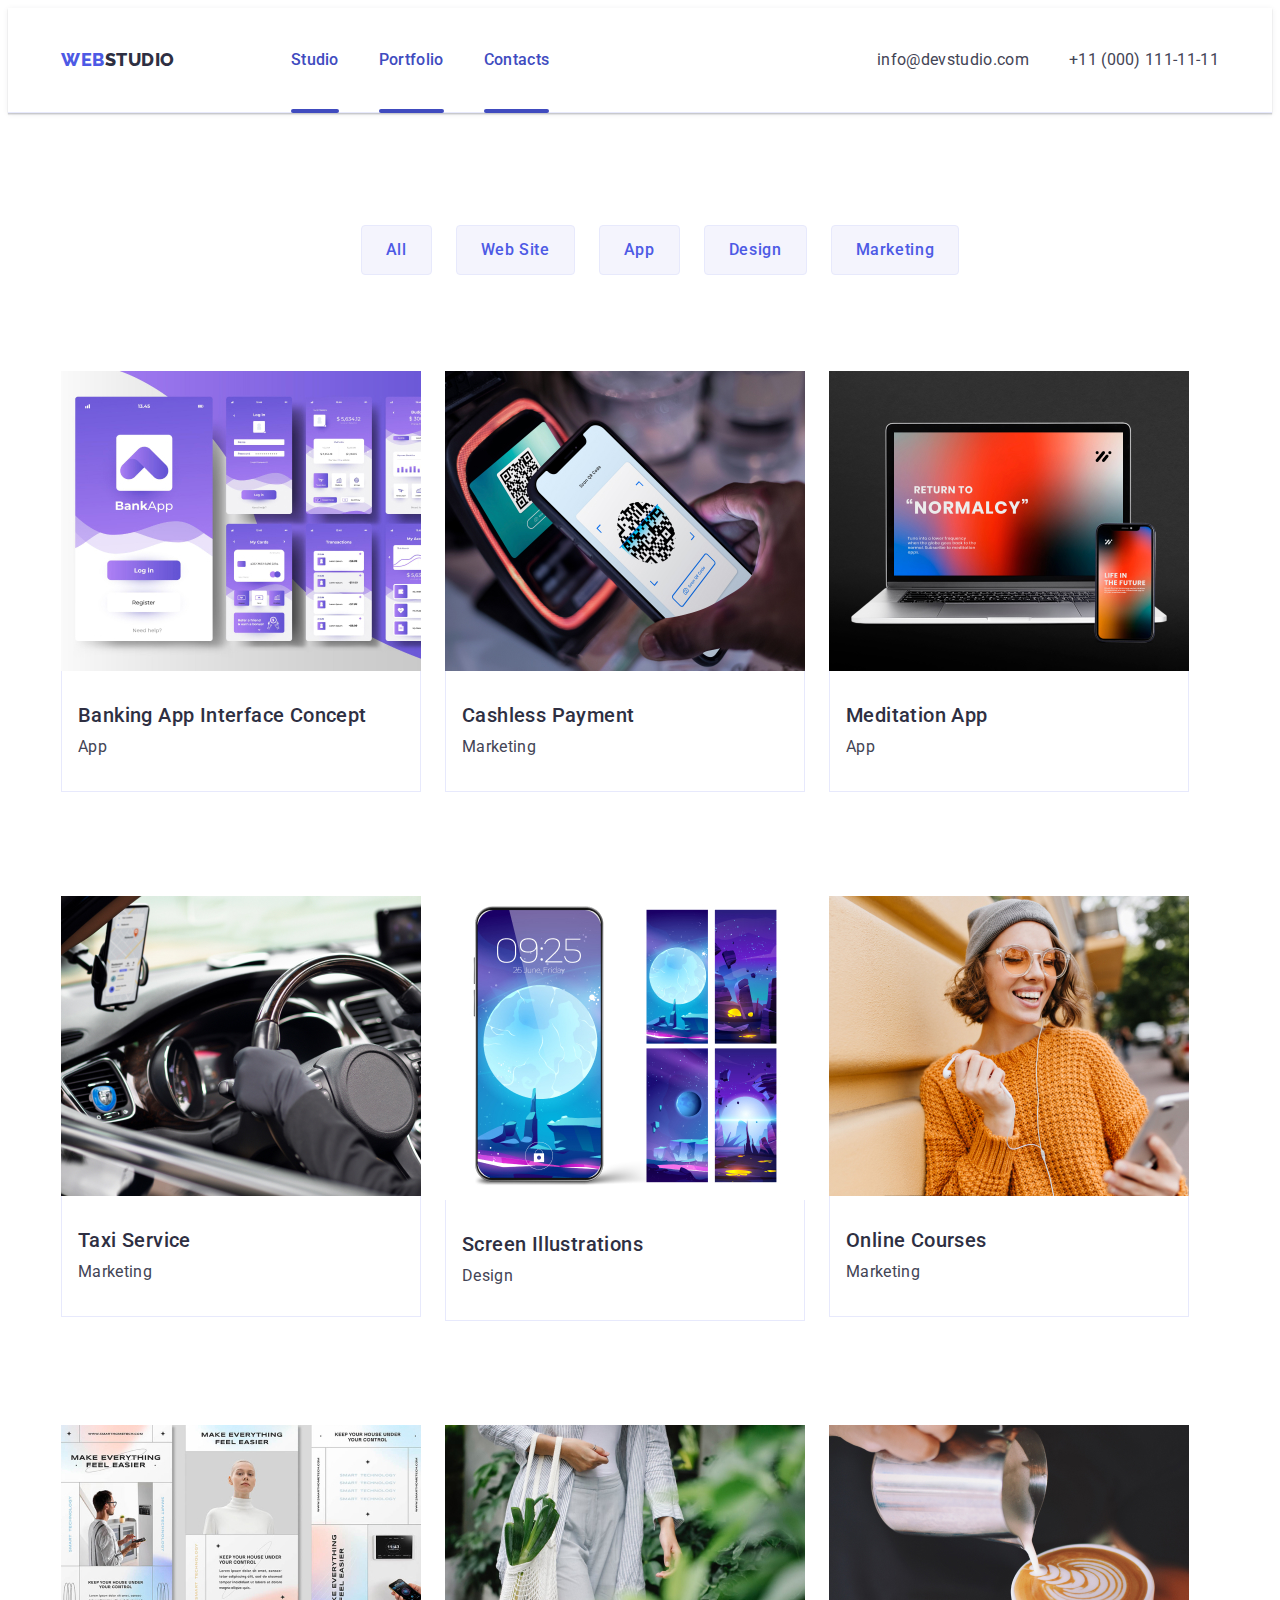
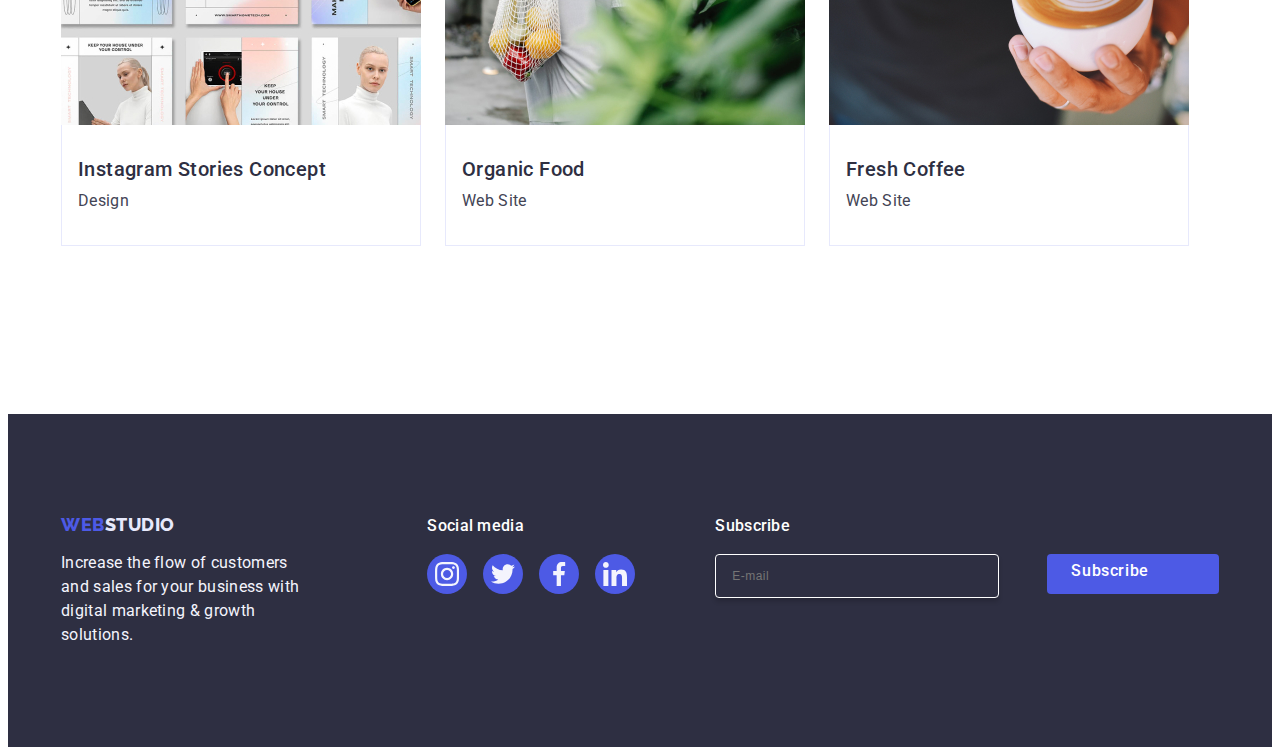
==== portfolio.html @ c3fa5569 "Initial commit" ====
<!DOCTYPE html>
<html lang="en">
  <head>
    <meta charset="UTF-8" />
    <meta name="viewport" content="width=device-width, initial-scale=1.0" />
    <link
      rel="stylesheet"
      href="https://cdnjs.cloudflare.com/ajax/libs/modern-normalize/2.0.0/modern-normalize.min.css"
      integrity="sha512-4xo8blKMVCiXpTaLzQSLSw3KFOVPWhm/TRtuPVc4WG6kUgjH6J03IBuG7JZPkcWMxJ5huwaBpOpnwYElP/m6wg=="
      crossorigin="anonymous"
      referrerpolicy="no-referrer"
    />
    <link rel="preconnect" href="https://fonts.googleapis.com" />
    <link rel="preconnect" href="https://fonts.gstatic.com" crossorigin />
    <link
      href="https://fonts.googleapis.com/css2?family=Raleway:wght@800&family=Roboto:wght@400;500;700;900&display=swap"
      rel="stylesheet"
    />
    <link rel="stylesheet" href="./css/style.css" />
    <title>Studio</title>
  </head>
  <body>
    <header class="header">
      <div class="container container-header">
        <nav class="logo-nav">
          <a href="./index.html" class="logo-link"
            >Web<span class="logo-part">Studio</span></a
          >
          <ul class="list">
            <li>
              <a
                class="header-buttons header-buttons-active"
                href="./index.html"
                >Studio</a
              >
            </li>
            <li>
              <a
                class="header-buttons header-buttons-active"
                href="./portfolio.html"
                >Portfolio</a
              >
            </li>
            <li>
              <a class="header-buttons header-buttons-active" href=""
                >Contacts</a
              >
            </li>
          </ul>
        </nav>
        <address class="contact">
          <ul class="list">
            <li>
              <a href="mailto:info@devstudio.com" class="contacts-address"
                >info@devstudio.com</a
              >
            </li>
            <li>
              <a href="tel:+110001111111" class="contacts-address"
                >+11 (000) 111-11-11</a
              >
            </li>
          </ul>
        </address>
      </div>
    </header>
    <!-- List of buttons -->
    <main>
      <!-- SECTION1 -->
      <section class="portfolio-container section">
        <div class="container header-container">
          <h1 class="visually-hidden">Buttons</h1>
          <ul class="list buttons-list-port">
            <li><button type="button" class="buttons">All</button></li>
            <li><button type="button" class="buttons">Web Site</button></li>
            <li><button type="button" class="buttons">App</button></li>
            <li><button type="button" class="buttons">Design</button></li>
            <li><button type="button" class="buttons">Marketing</button></li>
          </ul>
          <ul class="images-port">
            <li class="item-image-port">
              <a href="" class="link">
                <div class="container-img">
                  <img
                    src="./images/bankapp.jpg"
                    class="images"
                    alt="Bankapp"
                    width="360"
                  />
                  <p class="description-img">
                    14 Stylish and User-Friendly App Design Concepts · Task
                    Manager App · Calorie Tracker App · Exotic Fruit Ecommerce
                    App · Cloud Storage App
                  </p>
                </div>
                <div class="teamcard-details">
                  <h2 class="name-teamcard">Banking App Interface Concept</h2>
                  <p class="functions-paragraphs">App</p>
                </div>
              </a>
            </li>
            <li class="item-image-port">
              <a href="" class="link">
                <div class="container-img">
                  <img
                    src="./images/caslesspayment.jpg"
                    class="images"
                    alt="Bankapp"
                    width="360"
                  />
                  <p class="description-img">
                    14 Stylish and User-Friendly App Design Concepts · Task
                    Manager App · Calorie Tracker App · Exotic Fruit Ecommerce
                    App · Cloud Storage App
                  </p>
                </div>
                <div class="teamcard-details">
                  <h2 class="name-teamcard">Cashless Payment</h2>
                  <p class="functions-paragraphs">Marketing</p>
                </div>
              </a>
            </li>
            <li class="item-image-port">
              <a href="" class="link">
                <div class="container-img">
                  <img
                    src="./images/meditationapp.jpg"
                    class="images"
                    alt="Bankapp"
                    width="360"
                  />
                  <p class="description-img">
                    14 Stylish and User-Friendly App Design Concepts · Task
                    Manager App · Calorie Tracker App · Exotic Fruit Ecommerce
                    App · Cloud Storage App
                  </p>
                </div>
                <div class="teamcard-details">
                  <h2 class="name-teamcard">Meditation App</h2>
                  <p class="functions-paragraphs">App</p>
                </div>
              </a>
            </li>
            <li class="item-image-port">
              <a href="" class="link">
                <div class="container-img">
                  <img
                    src="./images/taxservice.jpg"
                    class="images"
                    alt="Bankapp"
                    width="360"
                  />
                  <p class="description-img">
                    14 Stylish and User-Friendly App Design Concepts · Task
                    Manager App · Calorie Tracker App · Exotic Fruit Ecommerce
                    App · Cloud Storage App
                  </p>
                </div>
                <div class="teamcard-details">
                  <h2 class="name-teamcard">Taxi Service</h2>
                  <p class="functions-paragraphs">Marketing</p>
                </div>
              </a>
            </li>
            <li class="item-image-port">
              <a href="" class="link">
                <div class="container-img">
                  <img
                    src="./images/screenilustrations.jpg"
                    alt="Bankapp"
                    width="360"
                  />
                  <p class="description-img">
                    14 Stylish and User-Friendly App Design Concepts · Task
                    Manager App · Calorie Tracker App · Exotic Fruit Ecommerce
                    App · Cloud Storage App
                  </p>
                </div>
                <div class="teamcard-details">
                  <h2 class="name-teamcard">Screen Illustrations</h2>
                  <p class="functions-paragraphs">Design</p>
                </div>
              </a>
            </li>
            <li class="item-image-port">
              <a href="" class="link">
                <div class="container-img">
                  <img
                    src="./images/onlinrcourses.jpg"
                    class="images"
                    alt="Bankapp"
                    width="360"
                  />
                  <p class="description-img">
                    14 Stylish and User-Friendly App Design Concepts · Task
                    Manager App · Calorie Tracker App · Exotic Fruit Ecommerce
                    App · Cloud Storage App
                  </p>
                </div>
                <div class="teamcard-details">
                  <h2 class="name-teamcard">Online Courses</h2>
                  <p class="functions-paragraphs">Marketing</p>
                </div>
              </a>
            </li>
            <li class="item-image-port">
              <a href="" class="link">
                <div class="container-img">
                  <img
                    src="./images/instagramconcept.jpg"
                    class="images"
                    alt="Bankapp"
                    width="360"
                  />
                  <p class="description-img">
                    14 Stylish and User-Friendly App Design Concepts · Task
                    Manager App · Calorie Tracker App · Exotic Fruit Ecommerce
                    App · Cloud Storage App
                  </p>
                </div>
                <div class="teamcard-details">
                  <h2 class="name-teamcard">Instagram Stories Concept</h2>
                  <p class="functions-paragraphs">Design</p>
                </div>
              </a>
            </li>
            <li class="item-image-port">
              <a href="" class="link">
                <div class="container-img">
                  <img
                    src="./images/organicfood.jpg"
                    class="images"
                    alt="Bankapp"
                    width="360"
                  />
                  <p class="description-img">
                    14 Stylish and User-Friendly App Design Concepts · Task
                    Manager App · Calorie Tracker App · Exotic Fruit Ecommerce
                    App · Cloud Storage App
                  </p>
                </div>
                <div class="teamcard-details">
                  <h2 class="name-teamcard">Organic Food</h2>
                  <p class="functions-paragraphs">Web Site</p>
                </div>
              </a>
            </li>
            <li class="item-image-port">
              <a href="" class="link">
                <div class="container-img">
                  <img
                    src="./images/freshcofee.jpg"
                    class="images"
                    alt="Bankapp"
                    width="360"
                  />
                  <p class="description-img">
                    14 Stylish and User-Friendly App Design Concepts · Task
                    Manager App · Calorie Tracker App · Exotic Fruit Ecommerce
                    App · Cloud Storage App
                  </p>
                </div>
                <div class="teamcard-details">
                  <h2 class="name-teamcard">Fresh Coffee</h2>
                  <p class="functions-paragraphs">Web Site</p>
                </div>
              </a>
            </li>
          </ul>
        </div>
      </section>
    </main>
    <footer class="footer-background">
      <div class="footer-container">
        <div class="partial-footer">
          <a class="logo-footer" href="./index.html"
            >Web<span class="logo-light">Studio</span></a
          >
          <p class="footer">
            Increase the flow of customers and sales for your business with
            digital marketing & growth solutions.
          </p>
        </div>
        <div class="social-media-footer">
          <p class="title-social-media">Social media</p>
          <ul class="icons-list-footer">
            <li class="icon-item">
              <a class="icons-link-footer" href="">
                <svg width="24" height="24" class="social-media-icons">
                  <use href="./images/icons.svg#icon-instagram"></use>
                </svg>
              </a>
            </li>
            <li class="icon-item">
              <a class="icons-link-footer" href="">
                <svg width="24" height="24" class="social-media-icons">
                  <use href="./images/icons.svg#icon-twitter"></use>
                </svg>
              </a>
            </li>
            <li class="icon-item">
              <a class="icons-link-footer" href="">
                <svg width="24" height="24" class="social-media-icons">
                  <use href="./images/icons.svg#icon-facebook"></use>
                </svg>
              </a>
            </li>
            <li class="icon-item">
              <a class="icons-link-footer" href="">
                <svg width="24" height="24" class="social-media-icons">
                  <use href="./images/icons.svg#icon-linkedin"></use>
                </svg>
              </a>
            </li>
          </ul>
        </div>
        <!-- FOOTER MINI FORM SUBSCRIBE -->
        <div class="form-footer-container">
          <p class="subscribe-elem">Subscribe</p>
          <form action="novalidate" class="form-footer">
            <label for="email_footer" class="form-elem"
              ><input
                class="form-footer-email"
                id="email_footer"
                name="email"
                type="email"
                placeholder="E-mail"
              />
            </label>
            <button class="subscribe-button" type="submit">
              Subscribe
              <svg width="24" height="24" class="footer-icon">
                <use href="./images/icons.svg#icon-Airplane"></use>
              </svg>
            </button>
          </form>
        </div>
      </div>
    </footer>
  </body>
</html>
---- css/style.css ----
:root {
  --brand-color: #2e2f42;
  --contacts-color: #434455;
  --footer-color: #f4f4fd;
  --buttons-color: #4d5ae5;
  --paragrah-font-family: "Raleway", sans-serif;
  --text-font-family: "Roboto", sans-serif;
  --background-color: #fff;
  --background-color-button: #f4f4fd;
  --modal-color: #fcfcfc;
  --border-color: #e7e9fc;
  --icons-color: #8e8f99;
  --ocean-color: #404bbf;
  --form-color: rgba(46, 47, 66, 0.4);
}

body {
  font-family: var(--text-font-family);
  font-family: var(--text-font-family);
  color: var(--contacts-color);
  background-color: var(--background-color);
}

h2 {
  margin: 0;
}

p {
  margin: 0;
}

ul {
  list-style: none;
}

.white {
  background-color: #fff;
}

.section {
  padding: 120px 0;
}
/* MODAL */
.modal {
  /* display: flex;
  justify-content: center; */
  /* padding-top: 80px;
  padding-left: 516px;
  padding-right: 516px; */
  width: 100%;
  height: 100%;
  transition: opacity 250ms cubic-bezier(0.4, 0, 0.2, 1),
    visibility 250ms cubic-bezier(0.4, 0, 0.2, 1);
  background-color: #2e2f4266;
  position: fixed;
  top: 0;
  left: 0;
}

.close-icon {
  transition: fill 250ms cubic-bezier(0.4, 0, 0.2, 1);
}

.is-hidden {
  visibility: hidden;
  opacity: 0;
  pointer-events: none;
}
.modal-background {
  padding: 72px 24px 24px 24px;
  width: 408px;
  position: absolute;
  top: 50%;
  left: 50%;
  transform: translate(-50%, -50%) scale(1);
  min-height: 584px;
  border-radius: 4px;
  transition: transform 250ms cubic-bezier(0.4, 0, 0.2, 1);
  background-color: var(--modal-color);
  box-shadow: 0px 2px 1px 0px rgba(0, 0, 0, 0.2),
    0px 1px 3px 0px rgba(0, 0, 0, 0.12), 0px 1px 1px 0px rgba(0, 0, 0, 0.14);
}

.modal-button {
  position: absolute;
  width: 24px;
  height: 24px;
  top: 24px;
  right: 24px;
  padding: 0;
  background-color: #e7e9fc;
  border: 1px solid rgba(0, 0, 0, 0.1);
  border-radius: 50%;
  display: flex;
  align-items: center;
  justify-content: center;
  cursor: pointer;
  transition: background-color 250ms cubic-bezier(0.4, 0, 0.2, 1),
    border 250ms cubic-bezier(0.4, 0, 0.2, 1);
}

.modal-button:hover {
  background-color: #404bbf;
  border: none;
  fill: #fff;
}
.modal-button:focus {
  background-color: #404bbf;
  border: none;
  fill: #fff;
}
/* HEADER */
.header {
  border-bottom: 1px solid #e7e9fc;
  box-shadow: 0px 2px 1px rgba(46, 47, 66, 0.08),
    0px 1px 1px rgba(46, 47, 66, 0.16), 0px 1px 6px rgba(46, 47, 66, 0.08);
}
.container {
  width: 1158px;
  margin: 0 auto;
  padding-left: 15px;
  padding-right: 15px;
}
.container-header {
  display: flex;
  justify-content: space-between;
  align-items: center;
}

.header-buttons-active::after {
  content: "";
  position: absolute;
  display: block;
  bottom: -1px;
  width: 100%;
  height: 4px;
  background-color: var(--ocean-color);
  top: 40px;
  border-radius: 2px;
  left: 0;
  margin-top: 45px;
}
.header-buttons {
  color: #404bbf;
  position: relative;
  font-size: 16px;
  line-height: 1.5;
  font-weight: 500;
  letter-spacing: 0.32px;
  display: inline-block;
  padding: 24px 0;
  text-decoration: none;
  transition: color 250ms cubic-bezier(0.4, 0, 0.2, 1);
}
/* LOGO HEADER */
.logo-nav {
  display: flex;
  align-items: center;
}
.logo-link {
  font-family: "Raleway", sans-serif;
  color: #4d5ae5;
  font-size: 18px;
  font-weight: 800;
  line-height: 1.17em;
  letter-spacing: 0.54px;
  text-transform: uppercase;
  margin-right: 76px;
  text-decoration: none;
}

.logo-part {
  color: #2e2f42;
  font-family: "Raleway", sans-serif;
  font-size: 18px;
  font-weight: 800;
  line-height: 1.17em;
  letter-spacing: 0.54px;
  text-transform: uppercase;
  display: inline-block;
}

.list {
  display: flex;
  gap: 40px;
}

/* CONTACTS header*/
.contact {
  transition: color 250ms cubic-bezier(0.4, 0, 0.2, 1);
  font-style: normal;
  color: #757575;
  font-size: 14px;
  font-weight: 500;
  letter-spacing: 0.02em;
}
.contacts-address {
  position: relative;
  transition: color 250ms cubic-bezier(0.4, 0, 0.2, 1);
  color: #434455;
  font-size: 16px;
  font-weight: 400;
  line-height: 1.5;
  letter-spacing: 0.32px;
  text-decoration: none;
  padding: 24px 0 24px;
  text-decoration: none;
  display: inline-block;
}

.images {
  display: block;
}
/* TITLE SECTION 1 */
.title-container {
  display: flex;
  flex-direction: column;
  align-items: center;
}
.title {
  color: #fff;
  text-align: center;
  font-family: Roboto, sans-serif;
  font-size: 56px;
  font-weight: 700;
  line-height: 1.07;
  letter-spacing: 1.12px;
  max-width: 496px;
}

.title-section {
  background-color: rgb(46, 47, 66);
  background-image: linear-gradient(
      rgba(46, 47, 66, 0.7),
      rgba(46, 47, 66, 0.7)
    ),
    url(../images/people-office.jpg);
  padding: 188px 0;
  max-width: 1440px;
  background-size: cover;
  background-position: center;
  background-repeat: no-repeat;
  margin: 0 auto;
}

.button-title {
  color: #fff;
  transition: background-color 250ms cubic-bezier(0.4, 0, 0.2, 1);
  cursor: pointer;
  background: var(--buttons-color);
  font-family: Roboto, sans-serif;
  font-weight: 500;
  font-size: 16px;
  line-height: 1.5;
  letter-spacing: 0.64px;
  border-radius: 4px;
  display: block;
  min-width: 169px;
  height: 56px;
  border: none;
}

.button-title:hover {
  background-color: #404bbf;
}
.button-title:focus {
  background-color: #404bbf;
}

/* SECTION 2 */
.features-container {
  padding: 120px 0 120px;
}

.chapters-list {
  display: flex;
  flex-direction: row;
  gap: 24px;
}

.subtitles {
  color: var(--brand-color);
  font-family: Roboto;
  font-size: 20px;
  font-weight: 500;
  line-height: 1.2;
  letter-spacing: 0.4px;
  margin-bottom: 8px;
}

.subtitle-item {
  width: 100%;
  min-width: 264px;
}
.subtitles-text {
  color: var(--contacts-color);
  font-family: Roboto;
  font-size: 16px;
  line-height: 1.5;
  letter-spacing: 0.32px;
}

.visually-hidden {
  position: absolute;
  width: 1px;
  height: 1px;
  margin: -1px;
  border: 0;
  padding: 0;
  white-space: nowrap;
  clip-path: inset(100%);
  clip: rect(0 0 0 0);
  overflow: hidden;
}

.icons-container {
  background-color: var(--background-color-button);
  width: 264px;
  height: 112px;
  flex-shrink: 0;
  border-radius: 4px;
  display: flex;
  margin-bottom: 8px;
}

.icons-dimensions {
  width: 64px;
  height: 64px;
  margin-top: 24px;
  margin-left: 100px;
}
.social-media-icons {
  fill: var(--background-color-button);
}

.icons-list {
  padding: 0;
  display: flex;
  gap: 24px;
  list-style: none;
  justify-content: center;
  margin-top: 8px;
  transition: color 250ms cubic-bezier(0.4, 0, 0.2, 1);
}

.icons-list-footer {
  display: flex;
  gap: 16px;
  list-style: none;
  justify-content: center;
  padding: 0;
  margin: 0;
}

.icons-link-footer {
  width: 100%;
  height: 100%;
  background-color: var(--buttons-color);
  border-radius: 50%;
  display: flex;
  align-items: center;
  justify-content: center;
  transition: background-color 250ms cubic-bezier(0.4, 0, 0.2, 1);
}

.icons-link-footer:hover,
.icons-link-footer:focus {
  background-color: #31d0aa;
}
.icons-link {
  width: 40px;
  height: 40px;
  background-color: var(--buttons-color);
  border-radius: 50%;
  display: flex;
  align-items: center;
  justify-content: center;
  transition: background-color 250ms cubic-bezier(0.4, 0, 0.2, 1);
}

.icons-link:hover,
.icons-link:focus {
  background-color: #404bbf;
}

.icon-item {
  width: 40px;
  height: 40px;
}
/* SECTION 3 */
.images-container {
  padding-bottom: 120px;
}

.images-position {
  display: flex;
  gap: 24px;
}

.images-item {
  flex-basis: calc((100% - 48px) / 3);
}

.chapters-title {
  color: var(--brand-color);
  font-size: 36px;
  font-weight: 700px;
  line-height: 1.11;
  letter-spacing: 0.72px;
  text-align: center;
  text-transform: capitalize;
  margin-bottom: 72px;
}

/* SECTION 4 */
.chapters-color {
  box-shadow: 0px 1px 6px rgba(46, 47, 66, 0.08),
    0px 1px 1px rgba(46, 47, 66, 0.16), 0px 2px 1px rgba(46, 47, 66, 0.08);
  background-color: #f4f4fd;
  padding: 120px 0;
}

.jobs-position {
  display: flex;
  gap: 24px;
}
.persons {
  padding: 32px 0;
  background-color: #ffffff;
  text-align: center;
}

.job-item {
  width: 100%;
  max-width: 264px;
  flex-basis: calc((100% - 3 * 24px) / 4);
  box-shadow: 0px 1px 6px rgba(46, 47, 66, 0.08),
    0px 1px 1px rgba(46, 47, 66, 0.16), 0px 2px 1px rgba(46, 47, 66, 0.08);
  border-radius: 0px 0px 4px 4px;
}
.name-teamcard {
  color: var(--brand-color);
  font-size: 20px;
  font-weight: 500;
  line-height: 1.2;
  letter-spacing: 0.4px;
  margin-bottom: 8px;
}

.positions-teamcard {
  color: var(--contacts-color);
  font-size: 16px;
  line-height: 1.5;
  letter-spacing: 0.32px;
}

/* SECTION 5 */

.customers-container {
  padding: 120px 0px;
  display: flex;
  justify-content: center;
  align-items: center;
  height: 100%;
}

.align {
  display: flex;
  flex-direction: column;
  align-items: center;
}
.customers-title {
  margin-bottom: 72px;
  color: var(--brand-color);
  font-family: Roboto;
  font-size: 36px;
  font-weight: 700;
  line-height: 1.11;
  letter-spacing: 0.72px;
  text-transform: capitalize;
  align-items: center;
}

.item-icons {
  max-width: 100%;
  width: 220px;
  height: 88px;
}
.customers-icons {
  fill: currentColor;
  width: 104px;
  height: 56px;
}

.customer-icons-list {
  display: flex;
  gap: 24px;
  padding: 0;
}

.icons-link-customers {
  height: 100%;
  width: 100%;
  border: 1px solid #8e8f99;
  border-radius: 4px;
  display: flex;
  align-items: center;
  justify-content: center;
  color: var(--icons-color);
  transition: border-color 250ms cubic-bezier(0.4, 0, 0.2, 1),
    color 250ms cubic-bezier(0.4, 0, 0.2, 1);
}

.icons-link-customers:hover,
.icons-link-customers:focus {
  border-color: #404bbf;
  color: #404bbf;
}

/* FOOTER */
.footer {
  color: var(--footer-color);
  font-size: 16px;
  letter-spacing: 0.32px;
  font-weight: 400;
  line-height: 1.5em;
  max-width: 264px;
}

.footer-container {
  width: 1158px;
  margin: 0 auto;
  padding-left: 15px;
  padding-right: 15px;
  display: flex;
  align-items: baseline;
}
.footer-background {
  background-color: #2e2f42;
  padding: 100px 0;
}

.logo-footer {
  margin-bottom: 16px;
  color: var(--buttons-color);
  font-family: "Raleway", sans-serif;
  font-size: 18px;
  font-weight: 800;
  line-height: 1.17;
  letter-spacing: 0.54px;
  text-transform: uppercase;
  text-decoration: none;
  display: inline-block;
}
.partial-footer {
  margin-right: 120px;
}
.title-social-media {
  margin-bottom: 16px;
  color: var(--background-color);
  font-family: Roboto;
  font-size: 16px;
  font-weight: 500;
  line-height: 1.5;
  letter-spacing: 0.32px;
}

.social-media-footer {
  display: flex;
  flex-direction: column;
  flex-wrap: wrap;
}
/* FOOTER FORM */
.subscribe-elem {
  font-family: "Roboto", sans-serif;
  color: var(--background-color);
  font-size: 16px;
  font-weight: 500;
  line-height: 1.5;
  letter-spacing: 0.32px;
  margin-bottom: 16px;
}

.subscribe-button {
  font-family: "Roboto", sans-serif;
  display: flex;
  justify-content: center;
  align-items: center;
  border-radius: 4px;
  background: var(--buttons-color);
  min-width: 165px;
  height: 40px;
  color: var(--background-color);
  padding-left: 24px;
  padding-bottom: 8px;
  font-size: 16px;
  font-weight: 500;
  line-height: 1.5;
  letter-spacing: 0.64px;
  cursor: pointer;
  border: none;
}

.footer-icon {
  padding: 8px 24px 8px 16px;
}

.form-footer-container {
  margin-left: 80px;
}
.form-footer {
  display: flex;
  gap: 24px;
}

.form-footer-email {
  background: var(--brand-color);
  background-color: transparent;
  height: 40px;
  width: 264px;
  border-radius: 4px;
  border: 1px solid #fff;
  box-shadow: 0px 4px 4px 0px rgba(0, 0, 0, 0.15);
  margin-right: 24px;
  font-size: 12px;
  line-height: 1.5;
  letter-spacing: 0.04em;
  padding-left: 16px;
  color: #ffffff;
}
/* FORM MODAL */
.form-container {
  margin-bottom: 8px;
}

.form-place {
  display: flex;
  flex-direction: column;
  width: 100%;
  height: 40px;
  border-radius: 4px;
  border: 1px solid rgba(46, 47, 66, 0.4);
  background-color: transparent;
  margin-bottom: 8px;
  margin-top: 4px;
  padding-left: 38px;
  outline: transparent;
  transition: border-color 250ms cubic-bezier(0.4, 0, 0.2, 1);
}

.form-place:hover,
.form-place:focus {
  border-radius: 4px;
  border-color: #4d5ae5;
  border: 1px solid var(--buttons-color);
  transition: 250ms cubic-bezier(0.4, 0, 0.2, 1);
  fill: #4d5ae5;
}

.form-place-comment {
  transition: border-color 250ms cubic-bezier(0.4, 0, 0.2, 1);
  width: 100%;
  height: 120px;
  resize: none;
  font-size: 12px;
  line-height: 1.17;
  letter-spacing: 0.04em;
  color: rgba(46, 47, 66, 0.4);
  border: 1px solid rgba(46, 47, 66, 0.4);
  border-radius: 4px;
  background-color: transparent;
  padding: 8px 16px;
  outline: transparent;
}

.form-place-comment:focus {
  border-color: #4d5ae5;
}

.form-element {
  color: var(--icons-color);
  font-family: Roboto;
  font-size: 12px;
  font-weight: 400;
  line-height: 1.17;
  letter-spacing: 0.48px;
  margin-bottom: 8px;
  letter-spacing: 0.04em;
  display: block;
  margin-bottom: 4px;
}

.policy-container {
  margin-bottom: 24px;
}

.icons-input {
  position: relative;
}

.icons-form {
  position: absolute;
  left: 16px;
  top: 50%;
  transform: translateY(-50%);
  transition: fill 250ms cubic-bezier(0.4, 0, 0.2, 1);
}

.icons-form:focus {
  fill: #4d5ae5;
}
.form-place:focus + .icons-form {
  fill: #4d5ae5;
}
.form-title {
  color: var(--brand-color);
  text-align: center;
  font-family: Roboto;
  font-size: 16px;
  font-weight: 500;
  line-height: 1.5;
  letter-spacing: 0.32px;
  margin-bottom: 16px;
}

.comment-form {
  margin-bottom: 16px;
}
.privacy-policy-elem {
  color: var(--icons-color);
  display: block;
  font-family: Roboto;
  font-size: 12px;
  font-weight: 400;
  line-height: 1.17;
  letter-spacing: 0.48px;
  margin-top: 16px;
  margin-bottom: 24px;
}
.privacy-policy {
  display: inline-flex;
  justify-content: center;
  align-items: center;
  fill: transparent;
  font-size: 12px;
  font-weight: 400;
  line-height: 16px;
  border: 1px solid rgba(46, 47, 66, 0.4);
  height: 16px;
  width: 16px;
  border-radius: 2px;
  letter-spacing: 0.48px;
  text-decoration-line: underline;
  transition: background-color 250ms cubic-bezier(0.4, 0, 0.2, 1),
    border 250ms cubic-bezier(0.4, 0, 0.2, 1),
    fill 250ms cubic-bezier(0.4, 0, 0.2, 1);
}

.privacy-policy-link {
  color: #4d5ae5;
}

input:checked + .privacy-policy-elem span:first-child {
  background-color: #404bbf;
  border: none;
  fill: #f4f4fd;
}

.checked-icon {
  border: none;
  fill: #f4f4fd;
}

.form-button {
  font-family: "Roboto", sans-serif;
  color: var(--background-color);
  background: var(--buttons-color);
  display: block;
  border-radius: 4px;
  box-shadow: 0px 4px 4px 0px rgba(0, 0, 0, 0.15);
  text-align: center;
  font-size: 16px;
  font-weight: 500;
  line-height: 1.5;
  letter-spacing: 0.64px;
  min-width: 169px;
  height: 56px;
  margin-right: 120px;
  margin-left: 119px;
  margin-bottom: 24px;
  cursor: pointer;
  border: none;
  transition: background-color 250ms cubic-bezier(0.4, 0, 0.2, 1);
}
/* PORTOFOLIO */
.portfolio-container {
  padding: 96px 0 120px 0;
}
/* Buttons first row */
.buttons-list-port {
  display: flex;
  flex-direction: row;
  justify-content: center;
  gap: 24px;
  margin-bottom: 72px;
}

.buttons {
  transition: color 250ms cubic-bezier(0.4, 0, 0.2, 1),
    background-color 250ms cubic-bezier(0.4, 0, 0.2, 1),
    border-color 250ms cubic-bezier(0.4, 0, 0.2, 1),
    box-shadow 250ms cubic-bezier(0.4, 0, 0.2, 1);
  color: var(--buttons-color);
  background-color: #f4f4fd;
  font-family: "Roboto", sans-serif;
  font-weight: 500;
  font-size: 16px;
  line-height: 1.5;
  letter-spacing: 0.64px;
  cursor: pointer;
  padding: 12px 24px 12px;
  border: 1px solid #e7e9fc;
  border-radius: 4px;
}

.buttons:hover,
.buttons:focus {
  color: #ffffffff;
  background-color: #404bbf;
  border: 1px solid transparent;
  box-shadow: 0px 3px 1px rgba(0, 0, 0, 0.1), 0px 2px 1px rgba(0, 0, 0, 0.08),
    0px 2px 2px rgba(0, 0, 0, 0.12);
}

/* IMAGES SECTION 1 */

.container-img {
  position: relative;
  overflow: hidden;
}

.container-img p {
  position: absolute;
  inset: 0;
  top: 0;
  font-size: 16px;
  line-height: 1.5;
  letter-spacing: 0.02em;
  color: var(--background-color-button);
  padding: 40px 32px;
  background-color: #4d5ae5;
  height: 100%;
  width: 100%;
  transform: translateY(100%);
  transition: transform 250ms cubic-bezier(0.4, 0, 0.2, 1);
}

.link {
  transition: box-shadow 250ms cubic-bezier(0.4, 0, 0.2, 1);
  padding: 24px 0 24px;
  text-decoration: none;
  display: block;
}
.link:hover {
  box-shadow: 0px 1px 6px rgba(46, 47, 66, 0.08),
    0px 1px 1px rgba(46, 47, 66, 0.16), 0px 2px 1px rgba(46, 47, 66, 0.08);
}
.link:focus {
  box-shadow: 0px 1px 6px rgba(46, 47, 66, 0.08),
    0px 1px 1px rgba(46, 47, 66, 0.16), 0px 2px 1px rgba(46, 47, 66, 0.08);
}

.link:hover p,
.link:focus p {
  transform: translateY(0%);
}

.images-port {
  display: flex;
  flex-wrap: wrap;
  column-gap: 24px;
  row-gap: 48px;
  padding: 0;
  position: relative;
}

.item-image-port {
  flex-basis: calc(100% - 48px) / 3;
  text-decoration: none;
}

.teamcard-details {
  padding: 32px 16px;
  border: 1px solid #e7e9fc;
  border-top: none;
  margin-bottom: 8px;
}

.functions-paragraphs {
  color: var(--contacts-color);
  font-family: Roboto, sans-serif;
  font-size: 16px;
  font-weight: 400;
  line-height: 1.5;
  letter-spacing: 0.32px;
}

.logo-light {
  color: var(--border-color);
  font-family: "Raleway", sans-serif;
  font-size: 18px;
  font-weight: 800;
  line-height: 1.17em;
  letter-spacing: 0.54px;
  text-transform: uppercase;
}
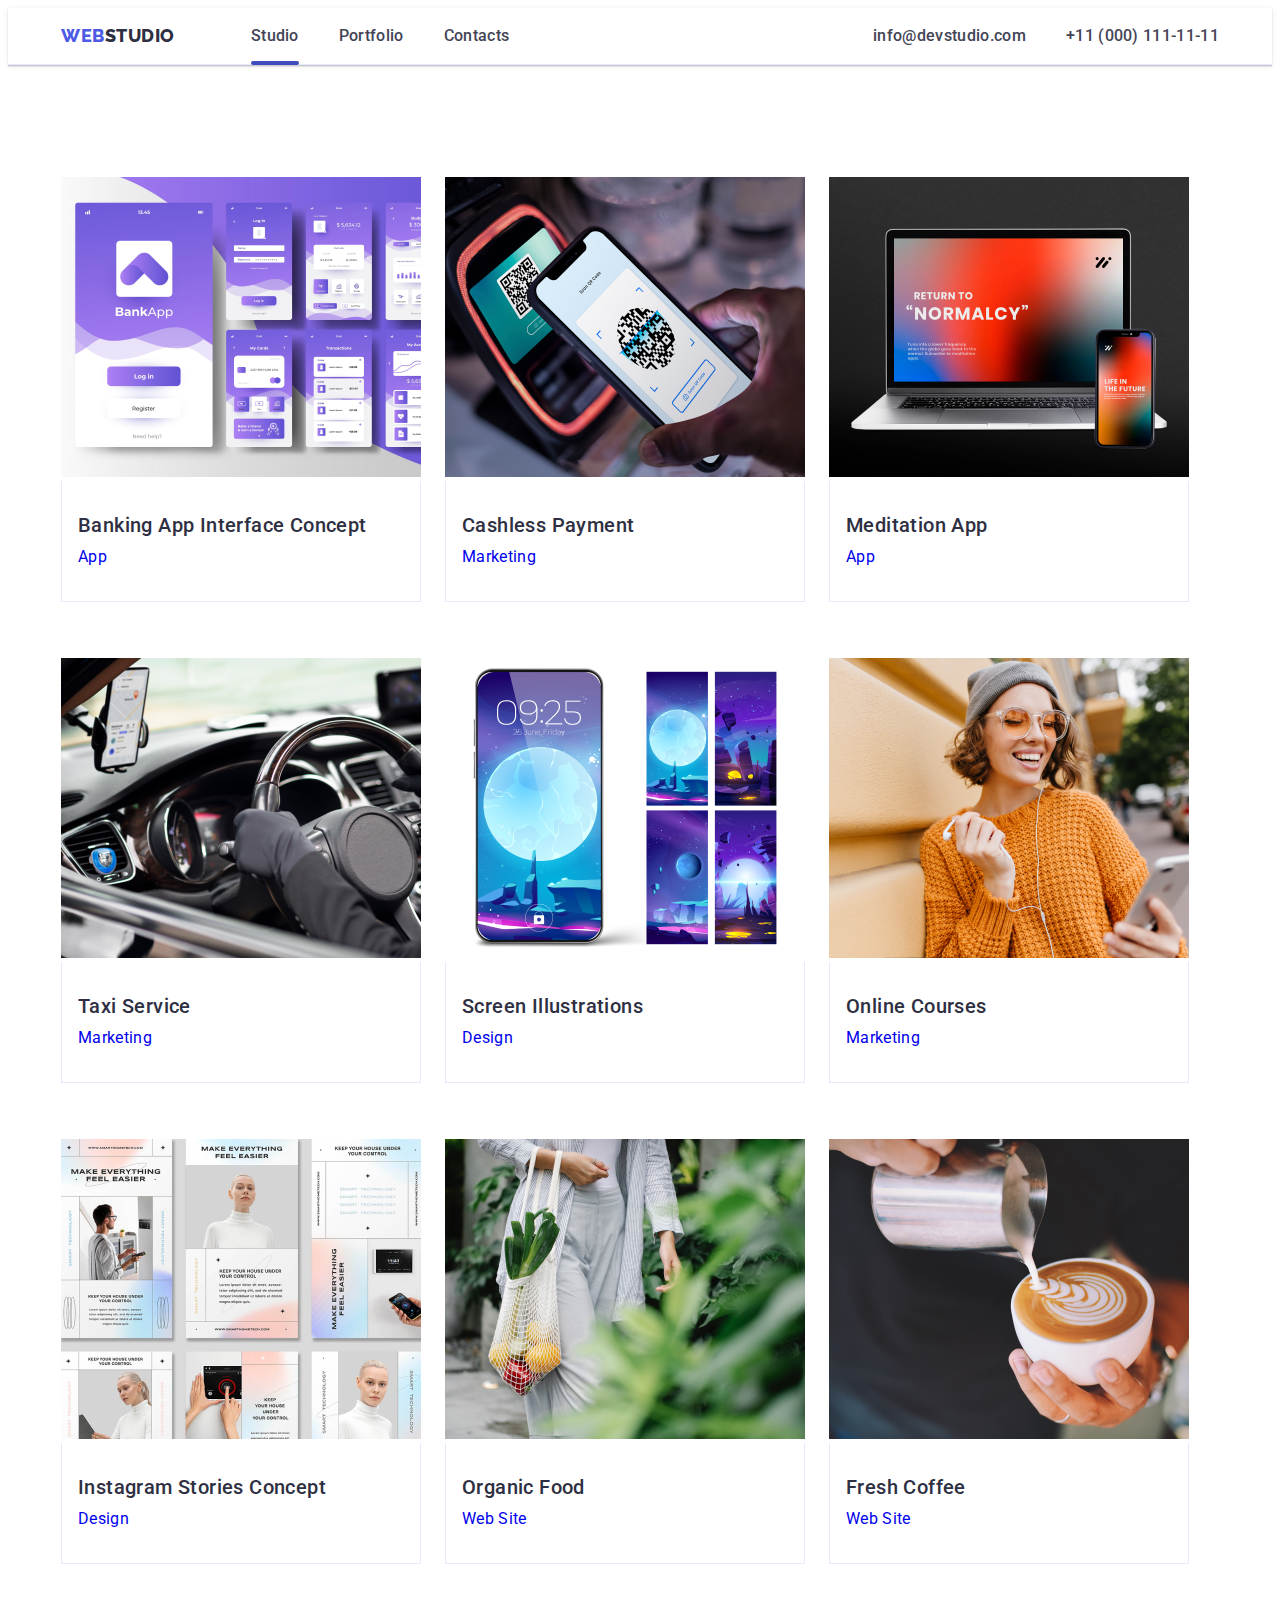
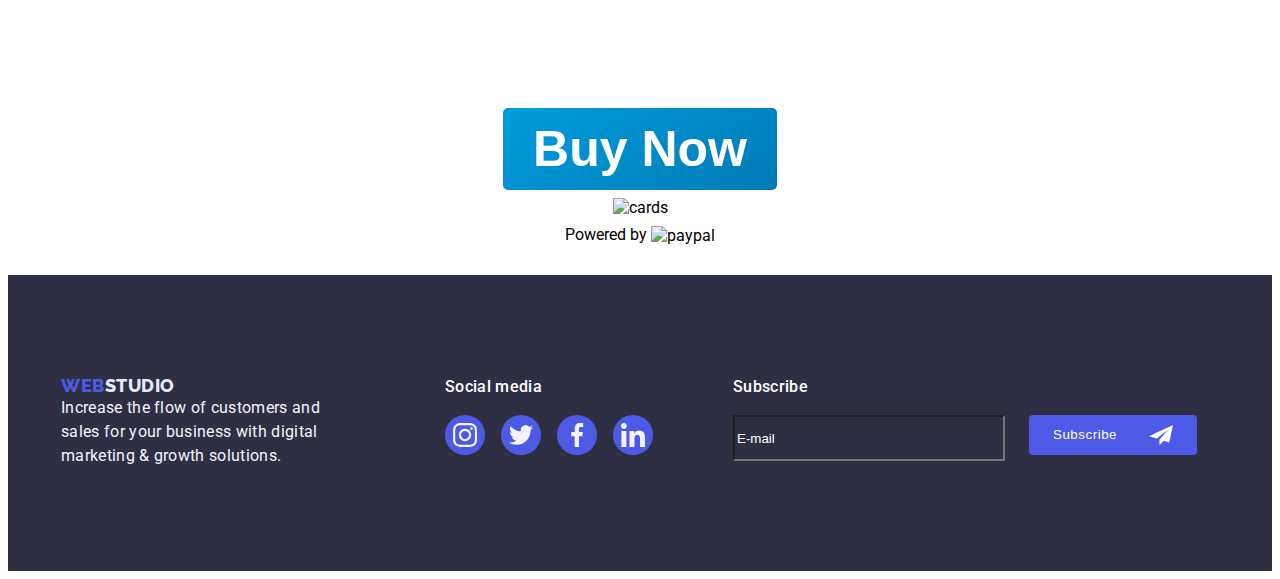
==== commit 78936329: "s" ====
--- a/portfolio.html
+++ b/portfolio.html
@@ -17,51 +17,72 @@
       rel="stylesheet"
     />
     <link rel="stylesheet" href="./css/style.css" />
+    <link rel="stylesheet" href="./css/media-querry.css"/>
     <title>Studio</title>
   </head>
   <body>
     <header class="header">
-      <div class="container container-header">
+      <div class="container-header container">
         <nav class="logo-nav">
-          <a href="./index.html" class="logo-link"
-            >Web<span class="logo-part">Studio</span></a
+          <a href="./index.html" class="logo-footer link">
+            Web<span class="logo-second-word">Studio</span></a
           >
-          <ul class="list">
+          <ul class="list list-header">
             <li>
               <a
-                class="header-buttons header-buttons-active"
                 href="./index.html"
+                class="header-buttons link header-buttons-active"
                 >Studio</a
               >
             </li>
             <li>
-              <a
-                class="header-buttons header-buttons-active"
-                href="./portfolio.html"
+              <a href="./portfolio.html" class="header-buttons link"
                 >Portfolio</a
               >
             </li>
-            <li>
-              <a class="header-buttons header-buttons-active" href=""
-                >Contacts</a
-              >
-            </li>
+            <li><a href="" class="header-buttons link">Contacts</a></li>
           </ul>
         </nav>
-        <address class="contact">
-          <ul class="list">
+        <address class="address">
+          <ul class="address-list">
             <li>
-              <a href="mailto:info@devstudio.com" class="contacts-address"
+              <a href="mailto:info@devstudio.com" class="contacts-address link"
                 >info@devstudio.com</a
               >
             </li>
             <li>
-              <a href="tel:+110001111111" class="contacts-address"
+              <a href="tel:+110001111111" class="contacts-address link"
                 >+11 (000) 111-11-11</a
               >
             </li>
           </ul>
         </address>
+        <!-- button -->
+        <div class="ham-menu-div">
+          <svg
+            class="ham-menu-svg js-open-menu"
+            xmlns="http://www.w3.org/2000/svg"
+            width="32"
+            height="22"
+            viewBox="0 0 32 22"
+            fill="none"
+          >
+            <g clip-path="url(#clip0_297053_2156)">
+              <path
+                d="M1.34766 20.0431H30.8861M1.34766 10.7354H30.8861M1.34766 1.42773H30.8861"
+                stroke="#2E2F42"
+                stroke-width="3"
+                stroke-linecap="round"
+                stroke-linejoin="round"
+              />
+            </g>
+            <defs>
+              <clipPath id="clip0_297053_2156">
+                <rect width="32" height="22" fill="white" />
+              </clipPath>
+            </defs>
+          </svg>
+        </button>
       </div>
     </header>
     <!-- List of buttons -->
@@ -69,17 +90,10 @@
       <!-- SECTION1 -->
       <section class="portfolio-container section">
         <div class="container header-container">
-          <h1 class="visually-hidden">Buttons</h1>
-          <ul class="list buttons-list-port">
-            <li><button type="button" class="buttons">All</button></li>
-            <li><button type="button" class="buttons">Web Site</button></li>
-            <li><button type="button" class="buttons">App</button></li>
-            <li><button type="button" class="buttons">Design</button></li>
-            <li><button type="button" class="buttons">Marketing</button></li>
-          </ul>
+          
           <ul class="images-port">
             <li class="item-image-port">
-              <a href="" class="link">
+              <a href="" class="link-port">
                 <div class="container-img">
                   <img
                     src="./images/bankapp.jpg"
@@ -88,19 +102,17 @@
                     width="360"
                   />
                   <p class="description-img">
-                    14 Stylish and User-Friendly App Design Concepts · Task
-                    Manager App · Calorie Tracker App · Exotic Fruit Ecommerce
-                    App · Cloud Storage App
-                  </p>
-                </div>
-                <div class="teamcard-details">
-                  <h2 class="name-teamcard">Banking App Interface Concept</h2>
+                    A sleek, intuitive banking app design that offers easy navigation, secure transactions, and real-time account management
+                  </p>
+                </div>
+                <div class="teamcard-details">
+                  <h2 class="name-teamcard-port">Banking App Interface Concept</h2>
                   <p class="functions-paragraphs">App</p>
                 </div>
               </a>
             </li>
             <li class="item-image-port">
-              <a href="" class="link">
+              <a href="" class="link-port">
                 <div class="container-img">
                   <img
                     src="./images/caslesspayment.jpg"
@@ -109,19 +121,17 @@
                     width="360"
                   />
                   <p class="description-img">
-                    14 Stylish and User-Friendly App Design Concepts · Task
-                    Manager App · Calorie Tracker App · Exotic Fruit Ecommerce
-                    App · Cloud Storage App
-                  </p>
-                </div>
-                <div class="teamcard-details">
-                  <h2 class="name-teamcard">Cashless Payment</h2>
+                    Cashless payment allows users to make transactions digitally, using methods like credit/debit cards, mobile wallets, or online transfers, offering convenience, security, and speed.
+                  </p>
+                </div>
+                <div class="teamcard-details">
+                  <h2 class="name-teamcard-port">Cashless Payment</h2>
                   <p class="functions-paragraphs">Marketing</p>
                 </div>
               </a>
             </li>
             <li class="item-image-port">
-              <a href="" class="link">
+              <a href="" class="link-port">
                 <div class="container-img">
                   <img
                     src="./images/meditationapp.jpg"
@@ -130,19 +140,17 @@
                     width="360"
                   />
                   <p class="description-img">
-                    14 Stylish and User-Friendly App Design Concepts · Task
-                    Manager App · Calorie Tracker App · Exotic Fruit Ecommerce
-                    App · Cloud Storage App
-                  </p>
-                </div>
-                <div class="teamcard-details">
-                  <h2 class="name-teamcard">Meditation App</h2>
+                    A meditation app that offers guided sessions, breathing exercises, and relaxation techniques to help users reduce stress, improve focus, and enhance well-being
+                  </p>
+                </div>
+                <div class="teamcard-details">
+                  <h2 class="name-teamcard-port">Meditation App</h2>
                   <p class="functions-paragraphs">App</p>
                 </div>
               </a>
             </li>
             <li class="item-image-port">
-              <a href="" class="link">
+              <a href="" class="link-port">
                 <div class="container-img">
                   <img
                     src="./images/taxservice.jpg"
@@ -151,19 +159,17 @@
                     width="360"
                   />
                   <p class="description-img">
-                    14 Stylish and User-Friendly App Design Concepts · Task
-                    Manager App · Calorie Tracker App · Exotic Fruit Ecommerce
-                    App · Cloud Storage App
-                  </p>
-                </div>
-                <div class="teamcard-details">
-                  <h2 class="name-teamcard">Taxi Service</h2>
+                    A reliable taxi service that offers convenient, on-demand rides with real-time tracking, ensuring a safe and efficient transportation experience.
+                  </p>
+                </div>
+                <div class="teamcard-details">
+                  <h2 class="name-teamcard-port">Taxi Service</h2>
                   <p class="functions-paragraphs">Marketing</p>
                 </div>
               </a>
             </li>
             <li class="item-image-port">
-              <a href="" class="link">
+              <a href="" class="link-port">
                 <div class="container-img">
                   <img
                     src="./images/screenilustrations.jpg"
@@ -171,19 +177,17 @@
                     width="360"
                   />
                   <p class="description-img">
-                    14 Stylish and User-Friendly App Design Concepts · Task
-                    Manager App · Calorie Tracker App · Exotic Fruit Ecommerce
-                    App · Cloud Storage App
-                  </p>
-                </div>
-                <div class="teamcard-details">
-                  <h2 class="name-teamcard">Screen Illustrations</h2>
+                    Screen illustrations are visually engaging graphics designed for digital interfaces, enhancing user experience by simplifying complex information and adding aesthetic appeal.
+                  </p>
+                </div>
+                <div class="teamcard-details">
+                  <h2 class="name-teamcard-port">Screen Illustrations</h2>
                   <p class="functions-paragraphs">Design</p>
                 </div>
               </a>
             </li>
             <li class="item-image-port">
-              <a href="" class="link">
+              <a href="" class="link-port">
                 <div class="container-img">
                   <img
                     src="./images/onlinrcourses.jpg"
@@ -192,19 +196,17 @@
                     width="360"
                   />
                   <p class="description-img">
-                    14 Stylish and User-Friendly App Design Concepts · Task
-                    Manager App · Calorie Tracker App · Exotic Fruit Ecommerce
-                    App · Cloud Storage App
-                  </p>
-                </div>
-                <div class="teamcard-details">
-                  <h2 class="name-teamcard">Online Courses</h2>
+                   Online courses offer flexible, self-paced learning opportunities, providing access to a wide range of subjects through video lessons, quizzes, and interactive content.
+                  </p>
+                </div>
+                <div class="teamcard-details">
+                  <h2 class="name-teamcard-port">Online Courses</h2>
                   <p class="functions-paragraphs">Marketing</p>
                 </div>
               </a>
             </li>
             <li class="item-image-port">
-              <a href="" class="link">
+              <a href="" class="link-port">
                 <div class="container-img">
                   <img
                     src="./images/instagramconcept.jpg"
@@ -213,19 +215,17 @@
                     width="360"
                   />
                   <p class="description-img">
-                    14 Stylish and User-Friendly App Design Concepts · Task
-                    Manager App · Calorie Tracker App · Exotic Fruit Ecommerce
-                    App · Cloud Storage App
-                  </p>
-                </div>
-                <div class="teamcard-details">
-                  <h2 class="name-teamcard">Instagram Stories Concept</h2>
+                    Instagram Stories are short, temporary posts that allow users to share moments, photos, or videos with followers, offering a creative and engaging way to showcase daily updates.
+                  </p>
+                </div>
+                <div class="teamcard-details">
+                  <h2 class="name-teamcard-port">Instagram Stories Concept</h2>
                   <p class="functions-paragraphs">Design</p>
                 </div>
               </a>
             </li>
             <li class="item-image-port">
-              <a href="" class="link">
+              <a href="" class="link-port">
                 <div class="container-img">
                   <img
                     src="./images/organicfood.jpg"
@@ -234,19 +234,17 @@
                     width="360"
                   />
                   <p class="description-img">
-                    14 Stylish and User-Friendly App Design Concepts · Task
-                    Manager App · Calorie Tracker App · Exotic Fruit Ecommerce
-                    App · Cloud Storage App
-                  </p>
-                </div>
-                <div class="teamcard-details">
-                  <h2 class="name-teamcard">Organic Food</h2>
+                    An organic food app that connects users to fresh, locally-sourced, and chemical-free produce, making it easy to shop for healthy, sustainable options.
+                  </p>
+                </div>
+                <div class="teamcard-details">
+                  <h2 class="name-teamcard-port">Organic Food</h2>
                   <p class="functions-paragraphs">Web Site</p>
                 </div>
               </a>
             </li>
             <li class="item-image-port">
-              <a href="" class="link">
+              <a href="" class="link-port">
                 <div class="container-img">
                   <img
                     src="./images/freshcofee.jpg"
@@ -255,13 +253,11 @@
                     width="360"
                   />
                   <p class="description-img">
-                    14 Stylish and User-Friendly App Design Concepts · Task
-                    Manager App · Calorie Tracker App · Exotic Fruit Ecommerce
-                    App · Cloud Storage App
-                  </p>
-                </div>
-                <div class="teamcard-details">
-                  <h2 class="name-teamcard">Fresh Coffee</h2>
+                    A fresh coffee website offering a variety of high-quality, freshly roasted beans, brewing equipment, and subscription services, delivering the perfect cup of coffee to your doorstep.
+                  </p>
+                </div>
+                <div class="teamcard-details">
+                  <h2 class="name-teamcard-port">Fresh Coffee</h2>
                   <p class="functions-paragraphs">Web Site</p>
                 </div>
               </a>
@@ -269,44 +265,52 @@
           </ul>
         </div>
       </section>
+      <div class="paypal-form">
+      <form action="https://www.paypal.com/ncp/payment/FFJZ5RHP8T86J" method="post" target="_blank" style="display:inline-grid;justify-items:center;align-content:start;gap:0.5rem;">
+  <input class="paypal-btn" type="submit" value="Buy Now" />
+  <img src=https://www.paypalobjects.com/images/Debit_Credit_APM.svg alt="cards" />
+  <section> Powered by <img src="https://www.paypalobjects.com/paypal-ui/logos/svg/paypal-wordmark-color.svg" alt="paypal" style="height:0.875rem;vertical-align:middle;"/></section>
+</form>
+</div
+>
     </main>
     <footer class="footer-background">
-      <div class="footer-container">
+      <div class="footer-container container">
         <div class="partial-footer">
-          <a class="logo-footer" href="./index.html"
-            >Web<span class="logo-light">Studio</span></a
+          <a href="./index.html" class="logo-footer link">
+            Web<span class="logo-light">Studio</span></a
           >
-          <p class="footer">
+          <p class="footer-text">
             Increase the flow of customers and sales for your business with
             digital marketing & growth solutions.
           </p>
         </div>
         <div class="social-media-footer">
           <p class="title-social-media">Social media</p>
-          <ul class="icons-list-footer">
+          <ul class="list icons-list-footer">
             <li class="icon-item">
-              <a class="icons-link-footer" href="">
+              <a href="" class="icons-link-footer">
                 <svg width="24" height="24" class="social-media-icons">
                   <use href="./images/icons.svg#icon-instagram"></use>
                 </svg>
               </a>
             </li>
             <li class="icon-item">
-              <a class="icons-link-footer" href="">
+              <a href="" class="icons-link-footer">
                 <svg width="24" height="24" class="social-media-icons">
                   <use href="./images/icons.svg#icon-twitter"></use>
                 </svg>
               </a>
             </li>
             <li class="icon-item">
-              <a class="icons-link-footer" href="">
+              <a href="" class="icons-link-footer">
                 <svg width="24" height="24" class="social-media-icons">
                   <use href="./images/icons.svg#icon-facebook"></use>
                 </svg>
               </a>
             </li>
             <li class="icon-item">
-              <a class="icons-link-footer" href="">
+              <a href="" class="icons-link-footer">
                 <svg width="24" height="24" class="social-media-icons">
                   <use href="./images/icons.svg#icon-linkedin"></use>
                 </svg>
@@ -314,10 +318,9 @@
             </li>
           </ul>
         </div>
-        <!-- FOOTER MINI FORM SUBSCRIBE -->
         <div class="form-footer-container">
           <p class="subscribe-elem">Subscribe</p>
-          <form action="novalidate" class="form-footer">
+          <form action="novalidate" class="footer-form">
             <label for="email_footer" class="form-elem"
               ><input
                 class="form-footer-email"
@@ -327,15 +330,101 @@
                 placeholder="E-mail"
               />
             </label>
-            <button class="subscribe-button" type="submit">
+            <button type="submit" class="subscribe-button">
               Subscribe
               <svg width="24" height="24" class="footer-icon">
-                <use href="./images/icons.svg#icon-Airplane"></use>
+                <use href="./images/symbols.svg#icon-send"></use>
               </svg>
             </button>
           </form>
         </div>
       </div>
     </footer>
+    <!-- MOBILE MENU -->
+     <div class="burger-menu-div is-open js-menu-container">
+      <button type="button" class="burger-menu-button js-close-menu">
+        <svg
+          xmlns="http://www.w3.org/2000/svg"
+          width="8"
+          height="8"
+          viewBox="0 0 8 8"
+          fill="none"
+        >
+          <g clip-path="url(#clip0_628519_170)">
+            <path
+              d="M8 0.805714L7.19429 0L4 3.19429L0.805714 0L0 0.805714L3.19429 4L0 7.19429L0.805714 8L4 4.80571L7.19429 8L8 7.19429L4.80571 4L8 0.805714Z"
+              fill="#2E2F42"
+            />
+          </g>
+          <defs>
+            <clipPath id="clip0_628519_170">
+              <rect width="8" height="8" fill="white" />
+            </clipPath>
+          </defs>
+        </svg>
+      </button>
+      <nav class="nav-burger-menu">
+        <ul class="list nav-burger-menu-ul">
+          <li class="nav-burger-menu-li">
+            <a href="./index.html" class="link nav-burger-link">Studio</a>
+          </li>
+          <li>
+            <a href="./portfolio.html" class="link nav-burger-link"
+              >Portfolio</a
+            >
+          </li>
+          <li><a href="" class="link nav-burger-link">Contacts</a></li>
+        </ul>
+      </nav>
+      <address class="burger-menu-address">
+        <ul class="list burger-menu-address-ul">
+          <li>
+            <a
+              href="tel:+110001111111"
+              class="link burger-menu-address-link-phone"
+              >+11 (000) 111-11-11</a
+            >
+          </li>
+          <li>
+            <a
+              href="mailto:info@devstudio.com"
+              class="link burger-menu-address-link-mail"
+              >info@devstudio.com</a
+            >
+          </li>
+        </ul>
+      </address>
+      <ul class="list burger-menu-media-ul">
+        <li class="section-three-list-svg">
+          <a href="" class="section-three-link-svg">
+            <svg width="16" height="16" class="section-three-svg">
+              <use href="./images/icons.svg#icon-instagram"></use>
+            </svg>
+          </a>
+        </li>
+        <li class="section-three-list-svg">
+          <a href="" class="section-three-link-svg">
+            <svg width="16" height="16" class="section-three-svg">
+              <use href="./images/icons.svg#icon-twitter"></use>
+            </svg>
+          </a>
+        </li>
+        <li class="section-three-list-svg">
+          <a href="" class="section-three-link-svg">
+            <svg width="16" height="16" class="section-three-svg">
+              <use href="./images/icons.svg#icon-facebook"></use>
+            </svg>
+          </a>
+        </li>
+        <li class="section-three-list-svg">
+          <a href="" class="section-three-link-svg">
+            <svg width="16" height="16" class="section-three-svg">
+              <use href="./images/icons.svg#icon-linkedin"></use>
+            </svg>
+          </a>
+        </li>
+      </ul>
+    </div>
+    <script src="./js/mobile-menu.js"></script>
   </body>
 </html>
--- a/css/style.css
+++ b/css/style.css
@@ -1,6 +1,6 @@
 :root {
   --brand-color: #2e2f42;
-  --contacts-color: #434455;
+  --text-color-slate: #434455;
   --footer-color: #f4f4fd;
   --buttons-color: #4d5ae5;
   --paragrah-font-family: "Raleway", sans-serif;
@@ -21,32 +21,691 @@
   background-color: var(--background-color);
 }
 
+ul {
+  padding: 0;
+}
+p {
+  margin: 0;
+}
+
 h2 {
   margin: 0;
 }
 
-p {
-  margin: 0;
-}
-
-ul {
+.paypal-form{
+  display: flex;
+    flex-direction: column;
+    margin-bottom: 30px;
+}
+.paypal-btn{
+  background: linear-gradient(145deg, #009cde, #007bb5); /* PayPal blue gradient */
+    border: none;
+    color: white;
+    font-size: 50px;
+    font-weight: bold;
+    padding: 12px 30px;
+    border-radius: 5px; /* Rounded edges */
+    cursor: pointer;
+    transition: background 0.3s ease, transform 0.2s ease;
+}
+
+.paypal-btn:hover {
+    background: linear-gradient(145deg, #007bb5, #009cde); /* Reverse gradient on hover */
+    transform: scale(1.05); /* Slightly enlarge the button on hover */
+}
+
+.paypal-btn:active {
+    transform: scale(1); /* Return to normal size on click */
+}
+
+.paypal-btn:focus {
+    outline: none; /* Remove focus outline */
+}
+.link {
+  text-decoration: none;
+  font-weight: 500;
+  line-height: 1.5;
+  letter-spacing: 0.02em;
+}
+
+.link:hover {
+  color: #404bbf;
+}
+.link:focus {
+  color: #404bbf;
+}
+
+.list {
   list-style: none;
 }
 
-.white {
-  background-color: #fff;
-}
-
-.section {
+.img {
+  display: block;
+  list-style: none;
+}
+
+/* HEADER */
+.container {
+  width: 1158px;
+  margin: 0 auto;
+  padding: 0 15px;
+}
+.header {
+  border-bottom: 1px solid #e7e9fc;
+  box-shadow: 0px 2px 1px rgba(46, 47, 66, 0.08),
+    0px 1px 1px rgba(46, 47, 66, 0.16), 0px 1px 6px rgba(46, 47, 66, 0.08);
+}
+
+.container-header {
+  display: flex;
+  align-items: center;
+  justify-content: space-between;
+}
+
+.logo-nav {
+  display: flex;
+  align-items: center;
+}
+
+.header-buttons {
+  color: var(--brand-color);
+  font-size: 16px;
+  font-weight: 500;
+  line-height: 150%;
+  letter-spacing: 0.32px;
+  padding: 24px 0;
+  transition: color 250ms cubic-bezier(0.4, 0, 0.2, 1);
+  color: var(--text-color-slate);
+  position: relative;
+  overflow: hidden;
+}
+
+.header-buttons-active::after {
+  content: "";
+  position: absolute;
+  left: 0;
+  bottom: 4px;
+  height: 4px;
+  width: 100%;
+  background-color: #404bbf;
+  border-radius: 2px;
+}
+
+.header-buttons:hover,
+.header-buttons:focus {
+  color: var(--ocean-color);
+}
+
+.list-header {
+  display: flex;
+  gap: 40px;
+}
+
+.logo-footer {
+  font-family: "Raleway", sans-serif;
+  color: #4d5ae5;
+  font-size: 18px;
+  font-weight: 800;
+  line-height: 1.17;
+  letter-spacing: 0.54px;
+  text-transform: uppercase;
+  margin-right: 76px;
+  display: inline-block;
+}
+
+.logo-second-word {
+  color: #2e2f42;
+  font-family: "Raleway", sans-serif;
+}
+.address {
+  color: var(--text-color-slate);
+  font-size: 16px;
+  font-style: normal;
+  line-height: 150%;
+  letter-spacing: 0.32px;
+  list-style: none;
+}
+
+.address-list {
+  display: flex;
+  gap: 40px;
+  list-style: none;
+  padding-left: 251px;
+}
+
+.address:hover,
+.address:focus {
+  color: var(--footer-color);
+}
+.contacts-address {
+  text-decoration: none;
+  color: var(--text-color-slate);
+  line-height: 1.5;
+  letter-spacing: 0.02em;
+  transition: color 250ms cubic-bezier(0.4, 0, 0.2, 1);
+}
+
+.contacts-address:hover .contacts-address:focus {
+  background-color: var(--ocean-color);
+}
+/* MOBILE MENU */
+.menu-container {
+  display: none;
+}
+.ham-menu-div {
+  display: none;
+}
+.burger-menu-div {
+  display: none;
+}
+/* SECTION 1 */
+.title-section {
+  margin: auto;
+  background-color: var(--brand-color);
+  padding: 188px 0;
+  background-image: linear-gradient(
+      rgba(46, 47, 66, 0.7),
+      rgba(46, 47, 66, 0.7)
+    ),
+    url(../images/people-office.jpg);
+  max-width: 1440px;
+  background-repeat: no-repeat;
+  background-position: center;
+  background-size: cover;
+}
+
+.title {
+  color: var(--background-color);
+  text-align: center;
+  font-size: 56px;
+  font-weight: 700;
+  line-height: 107.143%;
+  letter-spacing: 1.12px;
+  max-width: 496px;
+  margin: auto;
+  padding-bottom: 48px;
+}
+
+.order-button {
+  background-color: #4d5ae5;
+  font-family: "Roboto", sans-serif;
+  font-weight: 500;
+  font-size: 16px;
+  line-height: 1.5;
+  letter-spacing: 0.04em;
+  color: #ffffff;
+  cursor: pointer;
+  display: block;
+  min-width: 169px;
+  height: 56px;
+  border: none;
+  border-radius: 4px;
+  margin: auto;
+  transition: background-color 250ms cubic-bezier(0.4, 0, 0.2, 1);
+}
+
+.order-button:hover {
+  background-color: #404bbf;
+}
+.order-button:focus {
+  background-color: #404bbf;
+}
+
+.button {
+  font-family: "Roboto", sans-serif;
+  font-weight: 500;
+  font-size: 16px;
+  line-height: 1.5;
+  letter-spacing: 0.04em;
+  color: #4d5ae5;
+  background-color: #f4f4fd;
+  cursor: pointer;
+  padding: 12px 24px;
+  border: 1px solid #e7e9fc;
+  border-radius: 4px;
+  transition: color 250ms cubic-bezier(0.4, 0, 0.2, 1),
+    background-color 250ms cubic-bezier(0.4, 0, 0.2, 1),
+    border-color 250ms cubic-bezier(0.4, 0, 0.2, 1),
+    box-shadow 250ms cubic-bezier(0.4, 0, 0.2, 1);
+}
+
+.button:hover {
+  background-color: #404bbf;
+  color: #ffffffff;
+  border: 1px solid transparent;
+  box-shadow: 0px 3px 1px rgba(0, 0, 0, 0.1), 0px 2px 1px rgba(0, 0, 0, 0.08),
+    0px 2px 2px rgba(0, 0, 0, 0.12);
+}
+.button:focus {
+  background-color: #404bbf;
+  color: #ffffffff;
+  border: 1px solid transparent;
+  box-shadow: 0px 3px 1px rgba(0, 0, 0, 0.1), 0px 2px 1px rgba(0, 0, 0, 0.08),
+    0px 2px 2px rgba(0, 0, 0, 0.12);
+}
+/* SECTION 2 The 4 features */
+.icons-container {
+  display: flex;
+  justify-content: center;
+  align-items: center;
+  width: 264px;
+  height: 112px;
+  border-radius: 4px;
+  background: #f4f4fd;
+  margin-bottom: 8px;
+}
+
+.icons-dimensions {
+  width: 64px;
+  height: 64px;
+}
+
+.features-container {
   padding: 120px 0;
 }
+
+.visually-hidden {
+  position: absolute;
+  width: 1px;
+  height: 1px;
+  margin: -1px;
+  border: 0;
+  padding: 0;
+  white-space: nowrap;
+  overflow: hidden;
+}
+
+.chapters-list {
+  display: flex;
+  gap: 24px;
+}
+
+.subtitle-item {
+  width: 100%;
+  min-width: 264px;
+}
+
+.subtitles {
+  font-size: 20px;
+  font-weight: 500;
+  line-height: 120%;
+  letter-spacing: 0.4px;
+  color: var(--brand-color);
+  margin-bottom: 8px;
+}
+
+.subtitles-item {
+  font-size: 16px;
+  line-height: 150%;
+  letter-spacing: 0.32px;
+  color: var(--text-color-slate);
+}
+
+/* SECTION 3  What are we doing */
+.images-container {
+  padding-bottom: 120px;
+}
+
+.chapters-title {
+  font-size: 36px;
+  font-weight: 700;
+  line-height: 111.111%;
+  letter-spacing: 0.72px;
+  text-align: center;
+  text-transform: capitalize;
+  color: var(--brand-color);
+  margin-bottom: 72px;
+}
+
+.images-position {
+  display: flex;
+  gap: 24px;
+}
+
+.images-item {
+  min-width: 264;
+}
+/* SECTION 4 Our team  */
+.chapters-color {
+  background-color: var(--footer-color);
+  padding: 120px 0;
+}
+
+.title-chapter {
+  font-size: 36px;
+  font-weight: 700;
+  line-height: 111.111%;
+  letter-spacing: 0.72px;
+  text-align: center;
+  text-transform: capitalize;
+  color: var(--brand-color);
+  margin-bottom: 72px;
+}
+.jobs-position {
+  display: flex;
+  gap: 24px;
+}
+.persons {
+  padding: 32px 0;
+  display: flex;
+  width: 264px;
+  flex-direction: column;
+  justify-content: center;
+  align-items: center;
+  gap: 8px;
+  background-color: #ffffff;
+}
+
+.name-teamcard {
+  font-size: 20px;
+  font-weight: 500;
+  line-height: 120%;
+  letter-spacing: 0.4px;
+  color: var(--brand-color);
+  text-align: center;
+  margin-bottom: 8px;
+}
+
+.specialization {
+  font-size: 16px;
+  line-height: 1.5;
+  letter-spacing: 0.02em;
+  color: var(--text-color-slate);
+  text-align: center;
+}
+
+.icons-list {
+  display: flex;
+  justify-content: center;
+  gap: 24px;
+}
+
+.jobs-position-svg {
+  width: 40px;
+  height: 40px;
+}
+.positions-teamcard {
+  font-size: 16px;
+  line-height: 150%;
+  letter-spacing: 0.32px;
+  color: var(--text-color-slate);
+  text-align: center;
+}
+.icon-link {
+  height: 100%;
+  width: 100%;
+  background-color: #4d5ae5;
+  border-radius: 50%;
+  display: flex;
+  align-items: center;
+  justify-content: center;
+  transition: background-color 250ms cubic-bezier(0.4, 0, 0.2, 1);
+}
+
+.icon-link:hover {
+  background-color: #404bbf;
+}
+
+.icon-link:focus {
+  background-color: #404bbf;
+}
+
+.social-media-icons {
+  fill: #f4f4fd;
+  width: 16px;
+  height: 16px;
+}
+
+.job-item {
+  background-color: var(--main-color-white);
+  width: calc((100%-72px) / 4);
+  border-radius: 0px 0px 4px 4px;
+  box-shadow: 0px 2px 1px 0px rgba(46, 47, 66, 0.08),
+    0px 1px 1px 0px rgba(46, 47, 66, 0.16),
+    0px 1px 6px 0px rgba(46, 47, 66, 0.08);
+}
+
+.customers-container {
+  padding-top: 120px;
+  padding-bottom: 120px;
+}
+
+.customers-title {
+  color: #2e2f42;
+  text-align: center;
+
+  margin-bottom: 72px;
+  font-family: var(--text-font-family);
+  font-size: 36px;
+  font-style: normal;
+  font-weight: 700;
+  line-height: 111.111%;
+  letter-spacing: 0.72px;
+  text-transform: capitalize;
+}
+
+.customer-icons-list {
+  display: flex;
+  gap: 24px;
+}
+
+.item-icons {
+  width: 168px;
+  height: 88px;
+}
+
+.icons-link-customers {
+  width: 100%;
+  height: 100%;
+  border-radius: 4px;
+  border: 1px solid #8e8f99;
+  display: flex;
+  align-items: center;
+  justify-content: center;
+  color: #8e8f99;
+  transition: border-color 250ms cubic-bezier(0.4, 0, 0.2, 1),
+    color 250ms cubic-bezier(0.4, 0, 0.2, 1);
+}
+
+.icons-link-customers:hover {
+  border-color: #404bbf;
+  color: #404bbf;
+}
+
+.icons-link-customers:focus {
+  border-color: #404bbf;
+  color: #404bbf;
+}
+
+.customers-icons {
+  width: 104px;
+  height: 56px;
+  fill: currentColor;
+}
+
+/* FOOTER */
+.footer-background {
+  background-color: #2e2f42;
+  padding: 100px 0;
+}
+
+.footer-container {
+  display: flex;
+  align-items: baseline;
+}
+
+.partial-footer {
+  margin-right: 120px;
+}
+.footer-text {
+  font-size: 16px;
+  line-height: 1.5;
+  letter-spacing: 0.32px;
+  color: var(--footer-color);
+  max-width: 264px;
+}
+
+.title-social-media {
+  margin-bottom: 16px;
+  font-family: Roboto;
+  font-size: 16px;
+  font-style: normal;
+  font-weight: 500;
+  line-height: 1.5;
+  letter-spacing: 0.02em;
+  color: #ffffffff;
+}
+
+.icons-list-footer {
+  display: flex;
+  justify-content: center;
+  gap: 16px;
+}
+
+.icon-item {
+  width: 40px;
+  height: 40px;
+}
+
+.icons-link-footer {
+  width: 100%;
+  height: 100%;
+  background-color: #4d5ae5;
+  border-radius: 50%;
+  display: flex;
+  align-items: center;
+  justify-content: center;
+  transition: background-color 250ms cubic-bezier(0.4, 0, 0.2, 1);
+}
+
+.icons-link-footer:hover {
+  background-color: #31d0aa;
+}
+
+.icons-link-footer:focus {
+  background-color: #31d0aa;
+}
+
+.social-media-icons {
+  fill: #f4f4fd;
+  width: 24px;
+  height: 24px;
+}
+
+.footer-text-portfolio {
+  font-size: 16px;
+  line-height: 1.17;
+  letter-spacing: 0.32px;
+  color: var(--footer-color);
+  max-width: 264px;
+}
+
+.logo-light {
+  color: #fff;
+}
+
+.buttons-list {
+  display: flex;
+  justify-content: center;
+  gap: 24px;
+  margin-bottom: 72px;
+}
+
+.button-filter {
+  font-family: var(--text-font-family);
+  color: #4d5ae5;
+  font-size: 16px;
+  font-weight: 500;
+  line-height: 150%;
+  letter-spacing: 0.64px;
+  background-color: var(--footer-color);
+  cursor: pointer;
+}
+
+.button-filter:hover .button-filter:focus {
+  color: #ffffffff;
+  background-color: #404bbf;
+}
+.form-footer-container {
+  margin-left: 80px;
+}
+
+.subscribe-elem {
+  color: #fff;
+  font-family: Roboto;
+  font-size: 16px;
+  font-style: normal;
+  font-weight: 500;
+  line-height: 150%;
+  letter-spacing: 0.32px;
+  margin-bottom: 16px;
+}
+
+.footer-form {
+  display: flex;
+  gap: 24px;
+}
+
+.footer-form-input {
+  width: 264px;
+  height: 40px;
+  background-color: transparent;
+  border-radius: 4px;
+  border: 1px solid #fff;
+  box-shadow: 0px 4px 4px 0px rgba(0, 0, 0, 0.15);
+  padding-left: 16px;
+  font-size: 12px;
+  line-height: 1.5;
+  letter-spacing: 0.04em;
+  color: #ffffff;
+}
+
+.subscribe-button {
+  display: flex;
+  background-color: #4d5ae5;
+  color: #ffffff;
+  display: inline-flex;
+  padding: 8px 24px;
+  justify-content: center;
+  align-items: center;
+  gap: 16px;
+  min-width: 165px;
+  height: 40px;
+  cursor: pointer;
+  font-weight: 500;
+  line-height: 1.5;
+  letter-spacing: 0.04em;
+  border: none;
+  border-radius: 4px;
+}
+
+.subscribe-button:hover,
+.subscribe-button:focus {
+  background-color: #404bbf;
+}
+
+.footer-icon {
+  margin-left: 16px;
+  fill: #ffffff;
+}
+
+::placeholder {
+  color: #ffffff;
+}
+
+input:checked + .modal-label-checkbox span:first-child {
+  background-color: #404bbf;
+  border: none;
+  fill: #f4f4fd;
+}
+.form-footer-email {
+  width: 264px;
+  height: 40px;
+  background: none;
+}
+
 /* MODAL */
 .modal {
-  /* display: flex;
-  justify-content: center; */
-  /* padding-top: 80px;
-  padding-left: 516px;
-  padding-right: 516px; */
   width: 100%;
   height: 100%;
   transition: opacity 250ms cubic-bezier(0.4, 0, 0.2, 1),
@@ -66,6 +725,13 @@
   opacity: 0;
   pointer-events: none;
 }
+
+.is-open {
+  opacity: 0;
+  visibility: hidden;
+  pointer-events: none;
+}
+
 .modal-background {
   padding: 72px 24px 24px 24px;
   width: 408px;
@@ -109,526 +775,6 @@
   border: none;
   fill: #fff;
 }
-/* HEADER */
-.header {
-  border-bottom: 1px solid #e7e9fc;
-  box-shadow: 0px 2px 1px rgba(46, 47, 66, 0.08),
-    0px 1px 1px rgba(46, 47, 66, 0.16), 0px 1px 6px rgba(46, 47, 66, 0.08);
-}
-.container {
-  width: 1158px;
-  margin: 0 auto;
-  padding-left: 15px;
-  padding-right: 15px;
-}
-.container-header {
-  display: flex;
-  justify-content: space-between;
-  align-items: center;
-}
-
-.header-buttons-active::after {
-  content: "";
-  position: absolute;
-  display: block;
-  bottom: -1px;
-  width: 100%;
-  height: 4px;
-  background-color: var(--ocean-color);
-  top: 40px;
-  border-radius: 2px;
-  left: 0;
-  margin-top: 45px;
-}
-.header-buttons {
-  color: #404bbf;
-  position: relative;
-  font-size: 16px;
-  line-height: 1.5;
-  font-weight: 500;
-  letter-spacing: 0.32px;
-  display: inline-block;
-  padding: 24px 0;
-  text-decoration: none;
-  transition: color 250ms cubic-bezier(0.4, 0, 0.2, 1);
-}
-/* LOGO HEADER */
-.logo-nav {
-  display: flex;
-  align-items: center;
-}
-.logo-link {
-  font-family: "Raleway", sans-serif;
-  color: #4d5ae5;
-  font-size: 18px;
-  font-weight: 800;
-  line-height: 1.17em;
-  letter-spacing: 0.54px;
-  text-transform: uppercase;
-  margin-right: 76px;
-  text-decoration: none;
-}
-
-.logo-part {
-  color: #2e2f42;
-  font-family: "Raleway", sans-serif;
-  font-size: 18px;
-  font-weight: 800;
-  line-height: 1.17em;
-  letter-spacing: 0.54px;
-  text-transform: uppercase;
-  display: inline-block;
-}
-
-.list {
-  display: flex;
-  gap: 40px;
-}
-
-/* CONTACTS header*/
-.contact {
-  transition: color 250ms cubic-bezier(0.4, 0, 0.2, 1);
-  font-style: normal;
-  color: #757575;
-  font-size: 14px;
-  font-weight: 500;
-  letter-spacing: 0.02em;
-}
-.contacts-address {
-  position: relative;
-  transition: color 250ms cubic-bezier(0.4, 0, 0.2, 1);
-  color: #434455;
-  font-size: 16px;
-  font-weight: 400;
-  line-height: 1.5;
-  letter-spacing: 0.32px;
-  text-decoration: none;
-  padding: 24px 0 24px;
-  text-decoration: none;
-  display: inline-block;
-}
-
-.images {
-  display: block;
-}
-/* TITLE SECTION 1 */
-.title-container {
-  display: flex;
-  flex-direction: column;
-  align-items: center;
-}
-.title {
-  color: #fff;
-  text-align: center;
-  font-family: Roboto, sans-serif;
-  font-size: 56px;
-  font-weight: 700;
-  line-height: 1.07;
-  letter-spacing: 1.12px;
-  max-width: 496px;
-}
-
-.title-section {
-  background-color: rgb(46, 47, 66);
-  background-image: linear-gradient(
-      rgba(46, 47, 66, 0.7),
-      rgba(46, 47, 66, 0.7)
-    ),
-    url(../images/people-office.jpg);
-  padding: 188px 0;
-  max-width: 1440px;
-  background-size: cover;
-  background-position: center;
-  background-repeat: no-repeat;
-  margin: 0 auto;
-}
-
-.button-title {
-  color: #fff;
-  transition: background-color 250ms cubic-bezier(0.4, 0, 0.2, 1);
-  cursor: pointer;
-  background: var(--buttons-color);
-  font-family: Roboto, sans-serif;
-  font-weight: 500;
-  font-size: 16px;
-  line-height: 1.5;
-  letter-spacing: 0.64px;
-  border-radius: 4px;
-  display: block;
-  min-width: 169px;
-  height: 56px;
-  border: none;
-}
-
-.button-title:hover {
-  background-color: #404bbf;
-}
-.button-title:focus {
-  background-color: #404bbf;
-}
-
-/* SECTION 2 */
-.features-container {
-  padding: 120px 0 120px;
-}
-
-.chapters-list {
-  display: flex;
-  flex-direction: row;
-  gap: 24px;
-}
-
-.subtitles {
-  color: var(--brand-color);
-  font-family: Roboto;
-  font-size: 20px;
-  font-weight: 500;
-  line-height: 1.2;
-  letter-spacing: 0.4px;
-  margin-bottom: 8px;
-}
-
-.subtitle-item {
-  width: 100%;
-  min-width: 264px;
-}
-.subtitles-text {
-  color: var(--contacts-color);
-  font-family: Roboto;
-  font-size: 16px;
-  line-height: 1.5;
-  letter-spacing: 0.32px;
-}
-
-.visually-hidden {
-  position: absolute;
-  width: 1px;
-  height: 1px;
-  margin: -1px;
-  border: 0;
-  padding: 0;
-  white-space: nowrap;
-  clip-path: inset(100%);
-  clip: rect(0 0 0 0);
-  overflow: hidden;
-}
-
-.icons-container {
-  background-color: var(--background-color-button);
-  width: 264px;
-  height: 112px;
-  flex-shrink: 0;
-  border-radius: 4px;
-  display: flex;
-  margin-bottom: 8px;
-}
-
-.icons-dimensions {
-  width: 64px;
-  height: 64px;
-  margin-top: 24px;
-  margin-left: 100px;
-}
-.social-media-icons {
-  fill: var(--background-color-button);
-}
-
-.icons-list {
-  padding: 0;
-  display: flex;
-  gap: 24px;
-  list-style: none;
-  justify-content: center;
-  margin-top: 8px;
-  transition: color 250ms cubic-bezier(0.4, 0, 0.2, 1);
-}
-
-.icons-list-footer {
-  display: flex;
-  gap: 16px;
-  list-style: none;
-  justify-content: center;
-  padding: 0;
-  margin: 0;
-}
-
-.icons-link-footer {
-  width: 100%;
-  height: 100%;
-  background-color: var(--buttons-color);
-  border-radius: 50%;
-  display: flex;
-  align-items: center;
-  justify-content: center;
-  transition: background-color 250ms cubic-bezier(0.4, 0, 0.2, 1);
-}
-
-.icons-link-footer:hover,
-.icons-link-footer:focus {
-  background-color: #31d0aa;
-}
-.icons-link {
-  width: 40px;
-  height: 40px;
-  background-color: var(--buttons-color);
-  border-radius: 50%;
-  display: flex;
-  align-items: center;
-  justify-content: center;
-  transition: background-color 250ms cubic-bezier(0.4, 0, 0.2, 1);
-}
-
-.icons-link:hover,
-.icons-link:focus {
-  background-color: #404bbf;
-}
-
-.icon-item {
-  width: 40px;
-  height: 40px;
-}
-/* SECTION 3 */
-.images-container {
-  padding-bottom: 120px;
-}
-
-.images-position {
-  display: flex;
-  gap: 24px;
-}
-
-.images-item {
-  flex-basis: calc((100% - 48px) / 3);
-}
-
-.chapters-title {
-  color: var(--brand-color);
-  font-size: 36px;
-  font-weight: 700px;
-  line-height: 1.11;
-  letter-spacing: 0.72px;
-  text-align: center;
-  text-transform: capitalize;
-  margin-bottom: 72px;
-}
-
-/* SECTION 4 */
-.chapters-color {
-  box-shadow: 0px 1px 6px rgba(46, 47, 66, 0.08),
-    0px 1px 1px rgba(46, 47, 66, 0.16), 0px 2px 1px rgba(46, 47, 66, 0.08);
-  background-color: #f4f4fd;
-  padding: 120px 0;
-}
-
-.jobs-position {
-  display: flex;
-  gap: 24px;
-}
-.persons {
-  padding: 32px 0;
-  background-color: #ffffff;
-  text-align: center;
-}
-
-.job-item {
-  width: 100%;
-  max-width: 264px;
-  flex-basis: calc((100% - 3 * 24px) / 4);
-  box-shadow: 0px 1px 6px rgba(46, 47, 66, 0.08),
-    0px 1px 1px rgba(46, 47, 66, 0.16), 0px 2px 1px rgba(46, 47, 66, 0.08);
-  border-radius: 0px 0px 4px 4px;
-}
-.name-teamcard {
-  color: var(--brand-color);
-  font-size: 20px;
-  font-weight: 500;
-  line-height: 1.2;
-  letter-spacing: 0.4px;
-  margin-bottom: 8px;
-}
-
-.positions-teamcard {
-  color: var(--contacts-color);
-  font-size: 16px;
-  line-height: 1.5;
-  letter-spacing: 0.32px;
-}
-
-/* SECTION 5 */
-
-.customers-container {
-  padding: 120px 0px;
-  display: flex;
-  justify-content: center;
-  align-items: center;
-  height: 100%;
-}
-
-.align {
-  display: flex;
-  flex-direction: column;
-  align-items: center;
-}
-.customers-title {
-  margin-bottom: 72px;
-  color: var(--brand-color);
-  font-family: Roboto;
-  font-size: 36px;
-  font-weight: 700;
-  line-height: 1.11;
-  letter-spacing: 0.72px;
-  text-transform: capitalize;
-  align-items: center;
-}
-
-.item-icons {
-  max-width: 100%;
-  width: 220px;
-  height: 88px;
-}
-.customers-icons {
-  fill: currentColor;
-  width: 104px;
-  height: 56px;
-}
-
-.customer-icons-list {
-  display: flex;
-  gap: 24px;
-  padding: 0;
-}
-
-.icons-link-customers {
-  height: 100%;
-  width: 100%;
-  border: 1px solid #8e8f99;
-  border-radius: 4px;
-  display: flex;
-  align-items: center;
-  justify-content: center;
-  color: var(--icons-color);
-  transition: border-color 250ms cubic-bezier(0.4, 0, 0.2, 1),
-    color 250ms cubic-bezier(0.4, 0, 0.2, 1);
-}
-
-.icons-link-customers:hover,
-.icons-link-customers:focus {
-  border-color: #404bbf;
-  color: #404bbf;
-}
-
-/* FOOTER */
-.footer {
-  color: var(--footer-color);
-  font-size: 16px;
-  letter-spacing: 0.32px;
-  font-weight: 400;
-  line-height: 1.5em;
-  max-width: 264px;
-}
-
-.footer-container {
-  width: 1158px;
-  margin: 0 auto;
-  padding-left: 15px;
-  padding-right: 15px;
-  display: flex;
-  align-items: baseline;
-}
-.footer-background {
-  background-color: #2e2f42;
-  padding: 100px 0;
-}
-
-.logo-footer {
-  margin-bottom: 16px;
-  color: var(--buttons-color);
-  font-family: "Raleway", sans-serif;
-  font-size: 18px;
-  font-weight: 800;
-  line-height: 1.17;
-  letter-spacing: 0.54px;
-  text-transform: uppercase;
-  text-decoration: none;
-  display: inline-block;
-}
-.partial-footer {
-  margin-right: 120px;
-}
-.title-social-media {
-  margin-bottom: 16px;
-  color: var(--background-color);
-  font-family: Roboto;
-  font-size: 16px;
-  font-weight: 500;
-  line-height: 1.5;
-  letter-spacing: 0.32px;
-}
-
-.social-media-footer {
-  display: flex;
-  flex-direction: column;
-  flex-wrap: wrap;
-}
-/* FOOTER FORM */
-.subscribe-elem {
-  font-family: "Roboto", sans-serif;
-  color: var(--background-color);
-  font-size: 16px;
-  font-weight: 500;
-  line-height: 1.5;
-  letter-spacing: 0.32px;
-  margin-bottom: 16px;
-}
-
-.subscribe-button {
-  font-family: "Roboto", sans-serif;
-  display: flex;
-  justify-content: center;
-  align-items: center;
-  border-radius: 4px;
-  background: var(--buttons-color);
-  min-width: 165px;
-  height: 40px;
-  color: var(--background-color);
-  padding-left: 24px;
-  padding-bottom: 8px;
-  font-size: 16px;
-  font-weight: 500;
-  line-height: 1.5;
-  letter-spacing: 0.64px;
-  cursor: pointer;
-  border: none;
-}
-
-.footer-icon {
-  padding: 8px 24px 8px 16px;
-}
-
-.form-footer-container {
-  margin-left: 80px;
-}
-.form-footer {
-  display: flex;
-  gap: 24px;
-}
-
-.form-footer-email {
-  background: var(--brand-color);
-  background-color: transparent;
-  height: 40px;
-  width: 264px;
-  border-radius: 4px;
-  border: 1px solid #fff;
-  box-shadow: 0px 4px 4px 0px rgba(0, 0, 0, 0.15);
-  margin-right: 24px;
-  font-size: 12px;
-  line-height: 1.5;
-  letter-spacing: 0.04em;
-  padding-left: 16px;
-  color: #ffffff;
-}
-/* FORM MODAL */
 .form-container {
   margin-bottom: 8px;
 }
@@ -792,6 +938,7 @@
   border: none;
   transition: background-color 250ms cubic-bezier(0.4, 0, 0.2, 1);
 }
+
 /* PORTOFOLIO */
 .portfolio-container {
   padding: 96px 0 120px 0;
@@ -799,6 +946,7 @@
 /* Buttons first row */
 .buttons-list-port {
   display: flex;
+  flex-wrap: wrap;
   flex-direction: row;
   justify-content: center;
   gap: 24px;
@@ -832,7 +980,7 @@
     0px 2px 2px rgba(0, 0, 0, 0.12);
 }
 
-/* IMAGES SECTION 1 */
+/* SECTION 1 Images*/
 
 .container-img {
   position: relative;
@@ -855,23 +1003,22 @@
   transition: transform 250ms cubic-bezier(0.4, 0, 0.2, 1);
 }
 
-.link {
+.link-port {
   transition: box-shadow 250ms cubic-bezier(0.4, 0, 0.2, 1);
-  padding: 24px 0 24px;
   text-decoration: none;
   display: block;
 }
-.link:hover {
+.link-port:hover {
   box-shadow: 0px 1px 6px rgba(46, 47, 66, 0.08),
     0px 1px 1px rgba(46, 47, 66, 0.16), 0px 2px 1px rgba(46, 47, 66, 0.08);
 }
-.link:focus {
+.link-port:focus {
   box-shadow: 0px 1px 6px rgba(46, 47, 66, 0.08),
     0px 1px 1px rgba(46, 47, 66, 0.16), 0px 2px 1px rgba(46, 47, 66, 0.08);
 }
 
-.link:hover p,
-.link:focus p {
+.link-port:hover p,
+.link-port:focus p {
   transform: translateY(0%);
 }
 
@@ -882,6 +1029,7 @@
   row-gap: 48px;
   padding: 0;
   position: relative;
+  list-style: none;
 }
 
 .item-image-port {
@@ -895,7 +1043,14 @@
   border-top: none;
   margin-bottom: 8px;
 }
-
+.name-teamcard-port {
+  font-size: 20px;
+  font-weight: 500;
+  line-height: 120%;
+  letter-spacing: 0.4px;
+  color: var(--brand-color);
+  margin-bottom: 8px;
+}
 .functions-paragraphs {
   color: var(--contacts-color);
   font-family: Roboto, sans-serif;
--- a/css/media-querry.css
+++ b/css/media-querry.css
@@ -0,0 +1,958 @@
+
+@media screen and (min-width: 769px) and (max-width: 1158px) {
+  /* HEADER */
+
+  .address-list {
+    display: flex;
+    gap: 40px;
+    list-style: none;
+    flex-direction: column;
+    margin-top: 25px;
+  }
+  .header {
+    display: flex;
+  }
+  .contacts-address {
+    color: #434455;
+    font-family: Roboto;
+    font-size: 12px;
+    font-style: normal;
+    font-weight: 400;
+    line-height: 14px;
+    letter-spacing: 0.48px;
+  }
+  .address {
+    display: flex;
+    flex-wrap: wrap;
+  }
+  .ham-menu-div {
+    display: none;
+  }
+  .header-buttons-active::after {
+    bottom: -6px;
+  }
+
+  /* SECTION 1 Effective Solution */
+  .title {
+    text-align: center;
+    font-family: Roboto;
+    font-size: 56px;
+    font-style: normal;
+    font-weight: 700;
+    line-height: 60px;
+    letter-spacing: 1.12px;
+  }
+  .title-section {
+    display: flex;
+    flex-wrap: wrap;
+  }
+  /* SECTION 2 Our features  */
+  .features-container {
+    padding-top: 120px;
+    padding-bottom: 120px;
+    display: flex;
+    flex-wrap: wrap;
+  }
+  .icons-container {
+    display: none;
+  }
+  .subtitles {
+    font-family: Roboto;
+    font-size: 36px;
+    font-style: normal;
+    font-weight: 700;
+    line-height: 40px;
+    letter-spacing: 0.72px;
+    text-transform: capitalize;
+  }
+  .subtitles-text {
+    font-family: Roboto;
+    font-size: 16px;
+    font-style: normal;
+    font-weight: 500;
+    line-height: 24px;
+    letter-spacing: 0.32px;
+    width: 356px;
+  }
+  .chapters-list {
+    flex-direction: column;
+    justify-content: center;
+    align-content: center;
+    width: 768px;
+    height: 372px;
+    flex-wrap: wrap;
+  }
+  .subtitles-item {
+    width: 356px;
+  }
+  /* SECTION 3 What are you doing  */
+  .images-container {
+    display: none;
+  }
+  /* SECTION 4 Our team  */
+  .chapters-color {
+    background-color: var(--footer-color);
+    padding: 120px 120px;
+    min-width: 768px;
+  }
+  .container {
+    width: auto;
+  }
+  .title-chapter {
+    font-size: 36px;
+    font-weight: 700;
+    line-height: 111.111%;
+    letter-spacing: 0.72px;
+    text-align: center;
+    text-transform: capitalize;
+    color: var(--brand-color);
+    margin-bottom: 72px;
+  }
+  .jobs-position {
+    flex-wrap: wrap;
+    align-items: center;
+    justify-content: center;
+  }
+  .persons {
+    padding: 32px 0;
+    display: flex;
+    width: 264px;
+    flex-direction: column;
+    justify-content: center;
+    align-items: center;
+    gap: 8px;
+  }
+  /* SECTION 5 Customers */
+  .customers-container {
+    display: flex;
+    padding: 96px 200px;
+  }
+  .customers-title {
+    color: #2e2f42;
+    text-align: center;
+    margin-bottom: 72px;
+    font-family: var(--text-font-family);
+    font-size: 36px;
+    font-style: normal;
+    font-weight: 700;
+    line-height: 111.111%;
+    letter-spacing: 0.72px;
+    text-transform: capitalize;
+  }
+  .customer-icons-list {
+    flex-wrap: wrap;
+    justify-content: center;
+    align-items: center;
+  }
+  .item-icons {
+    width: 168px;
+    height: 88px;
+  }
+  .icons-link-customers {
+    width: 100%;
+    height: 100%;
+    border-radius: 4px;
+    border: 1px solid #8e8f99;
+    display: flex;
+    align-items: center;
+    justify-content: center;
+    color: #8e8f99;
+    transition: border-color 250ms cubic-bezier(0.4, 0, 0.2, 1),
+      color 250ms cubic-bezier(0.4, 0, 0.2, 1);
+  }
+  /* FOOTER */
+  .footer-background {
+    display: flex;
+  }
+  .footer-container {
+    flex-wrap: wrap;
+    justify-content: center;
+  }
+  .partial-footer {
+    margin-right: 24px;
+  }
+  .link {
+    transition: box-shadow 250ms cubic-bezier(0.4, 0, 0.2, 1);
+    text-decoration: none;
+    display: block;
+  }
+  .footer-text {
+    font-size: 16px;
+    line-height: 1.5;
+    letter-spacing: 0.32px;
+    color: var(--footer-color);
+    max-width: 264px;
+  }
+  .social-media-footer {
+    margin-right: 24px;
+  }
+
+  .title-social-media {
+    margin-bottom: 16px;
+    font-family: Roboto;
+    font-size: 16px;
+    font-style: normal;
+    font-weight: 500;
+    line-height: 1.5;
+    letter-spacing: 0.02em;
+    color: #ffffffff;
+  }
+  .icons-list-footer {
+    display: flex;
+    justify-content: center;
+    gap: 16px;
+  }
+  .icon-item {
+    width: 40px;
+    height: 40px;
+  }
+  .icons-link-footer {
+    width: 100%;
+    height: 100%;
+    background-color: #4d5ae5;
+    border-radius: 50%;
+    display: flex;
+    align-items: center;
+    justify-content: center;
+    transition: background-color 250ms cubic-bezier(0.4, 0, 0.2, 1);
+  }
+  .form-footer-container {
+    margin-top: 72px;
+    display: flex;
+    flex-direction: column;
+    justify-content: center;
+    align-items: flex-start;
+    margin-left: 0;
+    flex-wrap: wrap;
+  }
+  .subscribe-elem {
+    color: #fff;
+    font-family: Roboto;
+    font-size: 16px;
+    font-style: normal;
+    font-weight: 500;
+    line-height: 150%;
+    letter-spacing: 0.32px;
+    margin-bottom: 16px;
+  }
+  .form-footer-email {
+    width: 264px;
+    height: 40px;
+    background: none;
+  }
+}
+
+/* TABLET  */
+@media screen and (min-width: 420px) and (max-width: 768px) {
+  .container {
+    width: auto;
+  }
+
+  /* HEADER */
+  .container-header {
+    margin: 0 auto;
+  }
+
+  .logo-footer {
+    margin: 0;
+  }
+  .list-header {
+    display: none;
+  }
+
+  .address {
+    display: none;
+  }
+
+  .modal-div {
+    max-width: 768px;
+  }
+  .ham-menu-div {
+    display: flex;
+    padding: 16px 0px 16px 0px;
+    align-items: center;
+  }
+
+  .ham-menu-svg {
+    cursor: pointer;
+    gap: 56px;
+  }
+  .burger-menu-div {
+    display: block;
+    position: fixed;
+    top: 0;
+    left: 0;
+    width: 100%;
+    height: 100%;
+    background-color: white;
+    transition: opacity 250ms cubic-bezier(0.4, 0, 0.2, 1),
+      visibility 250ms cubic-bezier(0.4, 0, 0.2, 1);
+  }
+  .burger-menu-button {
+    border: 1px solid rgba(0, 0, 0, 0.1);
+    position: absolute;
+    top: 24px;
+    right: 24px;
+    width: 24px;
+    height: 24px;
+    border-radius: 50%;
+    display: flex;
+    align-items: center;
+    justify-content: center;
+    padding: 0;
+    cursor: pointer;
+    transition: background-color 250ms cubic-bezier(0.4, 0, 0.2, 1),
+      border 250ms cubic-bezier(0.4, 0, 0.2, 1);
+  }
+
+  .nav-burger-menu-ul {
+    margin: 80px 0px 284px 40px;
+    display: inline-flex;
+    flex-direction: column;
+    gap: 40px;
+  }
+
+  .nav-burger-link {
+    color: #2e2f42;
+    font-family: Roboto;
+    font-size: 36px;
+    font-style: normal;
+    font-weight: 700;
+    line-height: 111.111%;
+    letter-spacing: 0.72px;
+    text-transform: capitalize;
+  }
+
+  .nav-burger-link:hover,
+  .nav-burger-link:focus {
+    color: #404bbf;
+  }
+
+  .burger-menu-address-ul {
+    margin: 0px 0px 48px 40px;
+    display: inline-flex;
+    flex-direction: column;
+    gap: 40px;
+  }
+
+  .burger-menu-address-link-phone {
+    color: #4d5ae5;
+    font-family: Roboto;
+    font-size: 36px;
+    font-style: normal;
+    font-weight: 700;
+    line-height: 111.111%;
+    letter-spacing: 0.72px;
+    text-transform: capitalize;
+  }
+
+  .burger-menu-address-link-mail {
+    color: #434455;
+
+    font-family: Roboto;
+    font-size: 20px;
+    font-style: normal;
+    font-weight: 500;
+    line-height: 120%;
+    letter-spacing: 0.4px;
+  }
+
+  .burger-menu-media-ul {
+    display: flex;
+    justify-content: center;
+    gap: 56px;
+  }
+  /* SECTION 1 */
+  .title-section {
+    display: flex;
+    padding: 112px 0px 124px 0px;
+  }
+
+  .page-title {
+    padding-bottom: 36px;
+  }
+
+  /* SECTION 2 */
+  .features-container {
+    display: flex;
+    padding: 96px 0;
+  }
+
+  .icons-container {
+    display: none;
+  }
+
+  .chapters-list {
+    display: flex;
+    flex-wrap: wrap;
+    justify-content: center;
+  }
+
+  .subtitle-item {
+    width: 100%;
+    max-width: 356px;
+  }
+
+  .subtitles {
+    max-width: 264px;
+    font-family: Roboto;
+    font-size: 36px;
+    font-style: normal;
+    font-weight: 700;
+    line-height: 111.111%;
+    letter-spacing: 0.72px;
+    text-transform: capitalize;
+  }
+
+  .subtitles-item {
+    max-width: 100%;
+    color: #434455;
+    font-family: Roboto;
+    font-size: 16px;
+    font-style: normal;
+    font-weight: 500;
+    line-height: 150%;
+    letter-spacing: 0.32px;
+  }
+
+  /* SECTION 3 */
+  .images-container {
+    display: none;
+  }
+
+  /* SECTION 4 */
+  .section-three {
+    display: flex;
+    padding: 96px 0;
+  }
+  .section-three-list-svg {
+    width: 40px;
+    height: 40px;
+  }
+  .section-three-link-svg {
+    height: 100%;
+    width: 100%;
+    background-color: #4d5ae5;
+    border-radius: 50%;
+    display: flex;
+    align-items: center;
+    justify-content: center;
+    transition: background-color 250ms cubic-bezier(0.4, 0, 0.2, 1);
+  }
+
+  .section-three-link-svg:hover {
+    background-color: #404bbf;
+  }
+
+  .section-three-link-svg:focus {
+    background-color: #404bbf;
+  }
+
+  .section-three-svg {
+    fill: #f4f4fd;
+    width: 16px;
+    height: 16px;
+  }
+  .jobs-position {
+    flex-wrap: wrap;
+    align-items: center;
+    justify-content: center;
+  }
+
+  /* SECTION 5 */
+  .customers-container {
+    display: flex;
+    padding: 96px 0px;
+  }
+
+  .customer-icons-list {
+    flex-wrap: wrap;
+    justify-content: center;
+    align-items: center;
+  }
+
+  /* FOOTER */
+  .footer-background {
+    display: flex;
+  }
+
+  .footer-container {
+    width: 100%;
+    align-items: center;
+    flex-direction: column;
+  }
+
+  .partial-footer {
+    text-align: center;
+    margin: 0;
+  }
+
+  .partial-footer a {
+    margin: 0;
+    text-align: center;
+  }
+
+  .footer-text {
+    padding-top: 16px;
+  }
+  .form-footer-email {
+    width: 264px;
+    height: 40px;
+    background: none;
+  }
+  .social-media-footer {
+    align-items: center;
+  }
+
+  .title-social-media {
+    padding-top: 72px;
+    text-align: center;
+  }
+
+  .subscribe-elem {
+    padding-top: 72px;
+    text-align: center;
+  }
+
+  .footer-form {
+    display: flex;
+    flex-direction: column;
+    align-items: center;
+  }
+
+  .form-footer-container {
+    margin-left: 0;
+  }
+
+  .footer-form-input {
+    max-width: 100%;
+  }
+
+  /* MOBILE MENU */
+  .modal-div {
+    max-width: 768px;
+  }
+
+  .menu-container {
+    display: block;
+    position: fixed;
+    top: 0;
+    left: 0;
+    width: 100%;
+    height: 100%;
+    background-color: white;
+    transition: opacity 250ms cubic-bezier(0.4, 0, 0.2, 1),
+      visibility 250ms cubic-bezier(0.4, 0, 0.2, 1);
+  }
+  .close-button {
+    border: 1px solid rgba(0, 0, 0, 0.1);
+    position: absolute;
+    top: 24px;
+    right: 24px;
+    width: 24px;
+    height: 24px;
+    border-radius: 50%;
+    display: flex;
+    align-items: center;
+    justify-content: center;
+    padding: 0;
+    cursor: pointer;
+    transition: background-color 250ms cubic-bezier(0.4, 0, 0.2, 1),
+      border 250ms cubic-bezier(0.4, 0, 0.2, 1);
+  }
+
+  .mobile-menu-list {
+    margin: 80px 0px 284px 40px;
+    display: inline-flex;
+    flex-direction: column;
+    gap: 40px;
+  }
+
+  .mobile-menu-link {
+    color: #2e2f42;
+    font-family: Roboto;
+    font-size: 36px;
+    font-style: normal;
+    font-weight: 700;
+    line-height: 111.111%;
+    letter-spacing: 0.72px;
+    text-transform: capitalize;
+  }
+
+  .mobile-menu-link:hover,
+  .mobile-menu-link:focus {
+    color: #404bbf;
+  }
+
+  .mobile-menu-list-address {
+    margin: 0px 0px 48px 40px;
+    display: inline-flex;
+    flex-direction: column;
+    gap: 40px;
+  }
+
+  .mobile-menu-phone {
+    color: #4d5ae5;
+    font-family: Roboto;
+    font-size: 36px;
+    font-style: normal;
+    font-weight: 700;
+    line-height: 111.111%;
+    letter-spacing: 0.72px;
+    text-transform: capitalize;
+  }
+
+  .mobile-menu-email {
+    color: #434455;
+
+    font-family: Roboto;
+    font-size: 20px;
+    font-style: normal;
+    font-weight: 500;
+    line-height: 120%;
+    letter-spacing: 0.4px;
+  }
+
+  .mobile-menu-social-media {
+    display: flex;
+    justify-content: center;
+    gap: 56px;
+  }
+}
+
+/* MOBILE */
+@media screen and (max-width: 428px) {
+  .container {
+    width: auto;
+  }
+  .link {
+    padding: 0;
+  }
+  /* HEADER */
+  .container-header {
+    max-width: 428px;
+    justify-content: space-between;
+  }
+
+  .logo-footer {
+    margin: 0;
+  }
+  .list-header {
+    display: none;
+  }
+  /* MOBILE MENU */
+  /* SECTION 1 */
+  .title-section {
+    display: flex;
+    padding: 112px 0px 112px 0px;
+  }
+
+  .page-title {
+    padding-bottom: 72px;
+    font-family: Roboto, sans-serif;
+    text-align: center;
+    color: #fff;
+    font-size: 36px;
+    font-style: normal;
+    font-weight: 700;
+    line-height: 111.111%;
+    letter-spacing: 0.72px;
+    text-transform: capitalize;
+    margin: 0;
+  }
+
+  /* SECTION 2 */
+  .section-one {
+    display: flex;
+    padding: 96px 0px;
+  }
+
+  .icons-container {
+    display: none;
+  }
+
+  .chapters-list {
+    flex-wrap: wrap;
+  }
+
+  .subtitles {
+    font-family: Roboto;
+    font-size: 36px;
+    font-style: normal;
+    font-weight: 700;
+    line-height: 111.111%;
+    letter-spacing: 0.72px;
+    text-transform: capitalize;
+    text-align: center;
+    margin: 0;
+  }
+
+  .subtitles-item {
+    max-width: 100%;
+    color: #434455;
+    font-family: Roboto;
+    font-size: 16px;
+    font-style: normal;
+    font-weight: 500;
+    line-height: 150%;
+    letter-spacing: 0.32px;
+  }
+
+  /* SECTION 3 */
+  .images-container {
+    display: none;
+  }
+
+  /* SECTION 4 */
+  .chapters-color {
+    display: flex;
+    padding: 96px 0px;
+  }
+
+  .jobs-position {
+    flex-direction: column;
+    align-items: center;
+    justify-content: center;
+  }
+
+  /* SECTION 5 */
+  .customers-container {
+    display: flex;
+    padding: 96px 0px;
+  }
+
+  .customer-icons-list {
+    flex-wrap: wrap;
+    justify-content: center;
+    align-items: center;
+  }
+
+  /* FOOTER */
+  .footer-background {
+    max-width: 428px;
+    display: flex;
+    padding: 96px 0px;
+  }
+
+  .footer-container {
+    width: 100%;
+    align-items: center;
+    flex-direction: column;
+  }
+  .form-footer-email {
+    width: 264px;
+    height: 40px;
+    background: none;
+  }
+  .partial-footer {
+    text-align: center;
+    margin: 0;
+  }
+
+  .partial-footer a {
+    margin: 0;
+    text-align: center;
+  }
+
+  .footer-text {
+    padding-top: 16px;
+  }
+
+  .social-media-footer {
+    align-items: center;
+  }
+
+  .title-social-media {
+    padding-top: 72px;
+    text-align: center;
+  }
+
+  .subscribe-elem {
+    padding-top: 72px;
+    text-align: center;
+  }
+
+  .footer-form {
+    display: flex;
+    flex-direction: column;
+    align-items: center;
+    max-width: 398px;
+  }
+
+  .form-footer-container {
+    max-width: 398px;
+    margin-left: 0;
+  }
+
+  .footer-form-input {
+    max-width: 100%;
+  }
+  /* MOBILE MENU */
+  .burger-menu-div {
+    display: block;
+    position: fixed;
+    top: 0;
+    left: 0;
+    width: 100%;
+    height: 100%;
+    background-color: white;
+    transition: opacity 250ms cubic-bezier(0.4, 0, 0.2, 1),
+      visibility 250ms cubic-bezier(0.4, 0, 0.2, 1);
+  }
+
+  .burger-menu-button {
+    border: 1px solid rgba(0, 0, 0, 0.1);
+    position: absolute;
+    top: 24px;
+    right: 24px;
+    width: 24px;
+    height: 24px;
+    border-radius: 50%;
+    display: flex;
+    align-items: center;
+    justify-content: center;
+    padding: 0;
+    cursor: pointer;
+    transition: background-color 250ms cubic-bezier(0.4, 0, 0.2, 1),
+      border 250ms cubic-bezier(0.4, 0, 0.2, 1);
+  }
+
+  .nav-burger-menu-ul {
+    margin: 80px 0px 284px 40px;
+    display: inline-flex;
+    flex-direction: column;
+    gap: 40px;
+  }
+
+  .nav-burger-link {
+    color: #2e2f42;
+    font-family: Roboto;
+    font-size: 36px;
+    font-style: normal;
+    font-weight: 700;
+    line-height: 111.111%;
+    letter-spacing: 0.72px;
+    text-transform: capitalize;
+  }
+
+  .nav-burger-link:hover,
+  .nav-burger-link:focus {
+    color: #404bbf;
+  }
+
+  .burger-menu-address-ul {
+    margin: 0px 0px 48px 40px;
+    display: inline-flex;
+    flex-direction: column;
+    gap: 40px;
+  }
+
+  .burger-menu-address-link-phone {
+    color: #4d5ae5;
+    font-family: Roboto;
+    font-size: 36px;
+    font-style: normal;
+    font-weight: 700;
+    line-height: 111.111%;
+    letter-spacing: 0.72px;
+    text-transform: capitalize;
+  }
+
+  .burger-menu-address-link-mail {
+    color: #434455;
+
+    font-family: Roboto;
+    font-size: 20px;
+    font-style: normal;
+    font-weight: 500;
+    line-height: 120%;
+    letter-spacing: 0.4px;
+  }
+
+  .burger-menu-media-ul {
+    display: flex;
+    justify-content: center;
+    gap: 56px;
+  }
+
+  .menu-container {
+    display: block;
+    position: fixed;
+    top: 0;
+    left: 0;
+    width: 100%;
+    height: 100%;
+    background-color: white;
+    transition: opacity 250ms cubic-bezier(0.4, 0, 0.2, 1),
+      visibility 250ms cubic-bezier(0.4, 0, 0.2, 1);
+  }
+
+  .close-button {
+    border: 1px solid rgba(0, 0, 0, 0.1);
+    position: absolute;
+    top: 24px;
+    right: 24px;
+    width: 24px;
+    height: 24px;
+    border-radius: 50%;
+    display: flex;
+    align-items: center;
+    justify-content: center;
+    padding: 0;
+    cursor: pointer;
+    transition: background-color 250ms cubic-bezier(0.4, 0, 0.2, 1),
+      border 250ms cubic-bezier(0.4, 0, 0.2, 1);
+  }
+
+  .section-three {
+    display: flex;
+    padding: 96px 0;
+  }
+  .section-three-list-svg {
+    width: 40px;
+    height: 40px;
+  }
+  .section-three-link-svg {
+    height: 100%;
+    width: 100%;
+    background-color: #4d5ae5;
+    border-radius: 50%;
+    display: flex;
+    align-items: center;
+    justify-content: center;
+    transition: background-color 250ms cubic-bezier(0.4, 0, 0.2, 1);
+  }
+
+  .section-three-link-svg:hover {
+    background-color: #404bbf;
+  }
+
+  .section-three-link-svg:focus {
+    background-color: #404bbf;
+  }
+
+  .section-three-svg {
+    fill: #f4f4fd;
+    width: 16px;
+    height: 16px;
+  }
+
+  .modal-div {
+    max-width: 428px;
+  }
+
+  .ham-menu-div {
+    display: flex;
+    padding: 16px 0px 16px 0px;
+    align-items: center;
+  }
+
+  .ham-menu-svg {
+    cursor: pointer;
+    gap: 56px;
+  }
+
+  .address {
+    display: none;
+  }
+}
